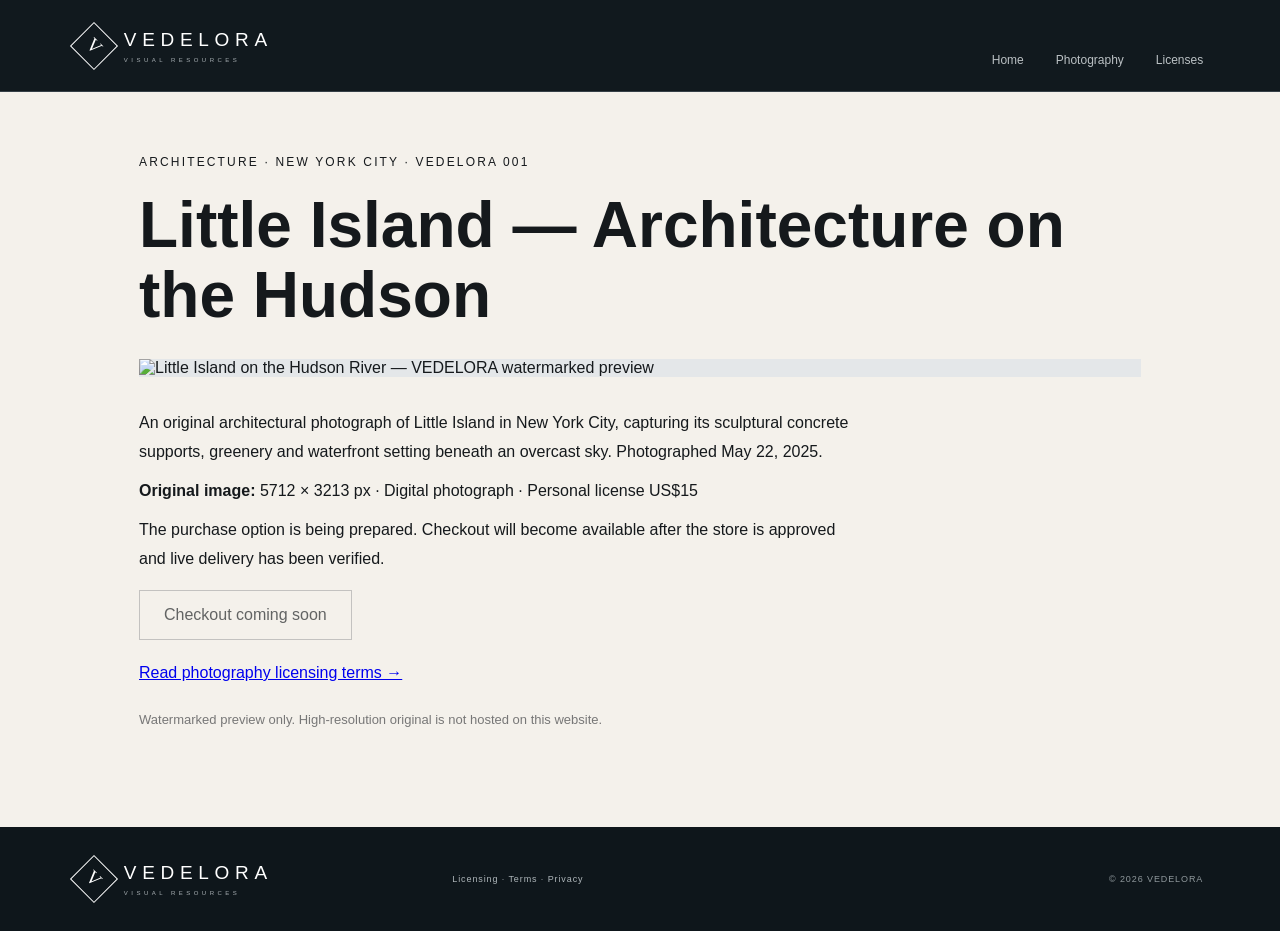
==== little-island.html @ b1d69f04 "Add watermarked photo preview to Little Island product page" ====
<!doctype html><html lang="en"><head><meta charset="utf-8"><meta name="viewport" content="width=device-width,initial-scale=1"><title>Little Island — Architecture on the Hudson | VEDELORA</title><meta name="description" content="Original architectural photography of Little Island, New York City, captured on a rainy day. VEDELORA photographic collection."><link rel="stylesheet" href="styles.css"></head><body><header class="nav"><a class="brand" href="index.html"><span class="mark">V</span><span class="word">VEDELORA<small>VISUAL RESOURCES</small></span></a><nav><a href="index.html">Home</a><a href="index.html#photos">Photography</a><a href="license.html">Licenses</a></nav></header><main class="section" style="max-width:1050px;margin:60px auto 100px;padding:0 24px"><span style="letter-spacing:.18em;font-size:12px">ARCHITECTURE · NEW YORK CITY · VEDELORA 001</span><h1 style="font-size:clamp(36px,5vw,64px);line-height:1.1;margin:20px 0">Little Island — Architecture on the Hudson</h1><img src="little-island-preview.jpg" alt="Little Island on the Hudson River — VEDELORA watermarked preview" style="width:100%;height:auto;display:block;margin:28px 0 32px;background:#e4e7e9"><p style="max-width:720px;line-height:1.8">An original architectural photograph of Little Island in New York City, capturing its sculptural concrete supports, greenery and waterfront setting beneath an overcast sky. Photographed May 22, 2025.</p><p><strong>Original image:</strong> 5712 × 3213 px · Digital photograph · Personal license US$15</p><p style="max-width:720px;line-height:1.8">The purchase option is being prepared. Checkout will become available after the store is approved and live delivery has been verified.</p><div style="display:inline-block;padding:15px 24px;border:1px solid #aaa;opacity:.65;cursor:not-allowed" aria-disabled="true">Checkout coming soon</div><p style="margin-top:24px"><a href="license.html">Read photography licensing terms →</a></p><p style="margin-top:30px;color:#777;font-size:13px">Watermarked preview only. High-resolution original is not hosted on this website.</p></main><footer><div class="brand"><span class="mark">V</span><span class="word">VEDELORA<small>VISUAL RESOURCES</small></span></div><div><a href="license.html">Licensing</a> · <a href="terms.html">Terms</a> · <a href="privacy.html">Privacy</a></div><div>© 2026 VEDELORA</div></footer></body></html>
---- styles.css ----
*{box-sizing:border-box}html{scroll-behavior:smooth}body{margin:0;background:#f4f1eb;color:#15191c;font-family:Arial,Helvetica,sans-serif}.nav{height:92px;padding:0 6vw;display:flex;align-items:center;justify-content:space-between;background:#11191e;color:#fff;border-bottom:1px solid #364047;position:sticky;top:0;z-index:20}.brand{display:flex;align-items:center;gap:13px;color:inherit;text-decoration:none}.mark{width:34px;height:34px;border:1px solid currentColor;display:grid;place-items:center;transform:rotate(45deg);font-family:Georgia,serif;font-size:19px}.word{font-size:19px;letter-spacing:.3em}.word small{display:block;font-size:6px;letter-spacing:.58em;margin-top:6px;color:#aab1b5}.nav nav{display:flex;gap:32px}.nav nav a{color:#bbc1c4;text-decoration:none;font-size:12px;padding:36px 0 8px}.nav nav a.active,.nav nav a:hover{color:#fff;border-bottom:1px solid #fff}.hero{min-height:620px;background-image:linear-gradient(90deg,rgba(6,13,17,.78) 0%,rgba(6,13,17,.46) 45%,rgba(6,13,17,.16) 100%),url('photo-5.jpg');background-size:cover;background-position:center;color:#fff;padding:110px 6vw 55px;position:relative;display:flex;flex-direction:column;justify-content:space-between;overflow:hidden}.hero:after{content:"";position:absolute;inset:0;background:linear-gradient(0deg,rgba(5,10,13,.48),transparent 60%);pointer-events:none}.hero-inner,.hero-meta{position:relative;z-index:1}.eyebrow,.section-title span,.about>span{font-size:10px;letter-spacing:.35em;color:#b6bdc1}.hero h1{font-weight:300;font-size:clamp(52px,6vw,92px);line-height:1.02;letter-spacing:-.04em;margin:22px 0}.hero p{max-width:600px;font-size:18px;line-height:1.55;color:#d4d8da}.button{display:inline-flex;gap:35px;align-items:center;margin-top:22px;padding:17px 21px;background:#fff;color:#12171a;text-decoration:none;border-radius:4px;font-size:13px}.button b{font-size:20px;font-weight:400}.hero-meta{display:flex;justify-content:space-between;border-top:1px solid rgba(255,255,255,.25);padding-top:20px;font-size:9px;letter-spacing:.2em;color:#d0d5d7}.categories{background:#10181d;padding:22px 4vw 28px;display:grid;grid-template-columns:repeat(4,1fr);gap:15px;color:#fff}.categories article{height:190px;padding:22px;position:relative;border-radius:5px;overflow:hidden;display:flex;flex-direction:column;justify-content:flex-end;background-size:cover;background-position:center}.categories article:nth-child(1){background-image:url('photo-1.jpg')}.categories article:nth-child(2){background-image:url('photo-2.jpg')}.categories article:nth-child(3){background-image:url('photo-3.jpg')}.categories article:nth-child(4){background-image:url('photo-4.jpg')}.categories article:after{content:"";position:absolute;inset:0;background:linear-gradient(0deg,rgba(4,9,12,.82),rgba(4,9,12,.05) 75%)}.categories span,.categories h3,.categories p,.categories b{z-index:1}.categories span{position:absolute;top:18px;right:18px;font-size:9px;letter-spacing:.15em}.categories h3{font-weight:400;font-size:20px;margin:0}.categories p{font-size:10px;color:#d6dbdd;margin:8px 0 0}.categories b{position:absolute;right:20px;bottom:25px;font-size:20px}.section{padding:80px 6vw}.section-title{display:flex;justify-content:space-between;align-items:end;margin-bottom:35px}.section-title h2,.about h2{font-size:38px;font-weight:400;margin:13px 0 6px}.section-title p{margin:0;color:#71777a}.section-title a{color:#242a2d;text-decoration:none;font-size:12px}.licenses-section .section-title a{color:#d7dcde}.photo-grid{display:grid;grid-template-columns:repeat(4,1fr);gap:16px}.photo{height:350px;position:relative;border-radius:4px;overflow:hidden;background-size:cover;background-position:center;transition:transform .25s ease}.photo:hover{transform:translateY(-3px)}.photo:after{content:"";position:absolute;inset:0;background:linear-gradient(0deg,rgba(7,11,13,.76),transparent 48%)}.p1{background-image:url('photo-1.jpg')}.p2{background-image:url('photo-2.jpg')}.p3{background-image:url('photo-3.jpg')}.p4{background-image:url('photo-4.jpg')}.photo div{position:absolute;left:20px;bottom:20px;z-index:2;color:#fff}.photo small,.photo b{display:block}.photo small{font-size:8px;letter-spacing:.18em;color:#d0d5d7}.photo b{font-size:15px;margin-top:6px;font-weight:400}.archive-note{margin-top:25px;padding-top:20px;border-top:1px solid #cbc8c1;font-size:10px;letter-spacing:.08em;color:#777b7c}.licenses-section{background:#121a1f;color:#fff}.section-title.light p{color:#9da5a9;max-width:600px}.licenses{display:grid;grid-template-columns:repeat(3,1fr);border-top:1px solid #3c454a;border-bottom:1px solid #3c454a}.licenses article{padding:35px 30px;border-right:1px solid #3c454a}.licenses article:last-child{border:0}.licenses span{font-size:9px;letter-spacing:.2em;color:#9ea6aa}.licenses strong{font-family:Georgia,serif;font-size:54px;font-weight:400;display:block;margin:28px 0}.licenses p{font-size:13px;color:#aab1b4;line-height:1.6}.rules{font-size:11px;color:#929b9f;margin-top:28px}.rules b{color:#fff;margin-right:12px}.about{max-width:1150px}.about h2{font-family:Georgia,serif;font-size:clamp(42px,5vw,70px);margin-top:20px}.about-copy{display:grid;grid-template-columns:1fr 1fr;gap:60px;margin-top:45px}.about-copy p{font-size:16px;line-height:1.75;color:#62686b}.copyright{padding:35px 6vw;background:#e2dfd8;font-family:Georgia,serif;font-size:18px;line-height:1.5;color:#454b4e}.legal{max-width:980px;margin:0 auto;padding:90px 6vw 110px}.legal-kicker{font-size:10px;letter-spacing:.35em;color:#777f83}.legal h1{font-family:Georgia,serif;font-size:clamp(48px,7vw,78px);font-weight:400;letter-spacing:-.035em;margin:18px 0}.legal-lead{font-family:Georgia,serif;font-size:22px;line-height:1.55;color:#555d61;max-width:780px}.legal-meta{font-size:10px;letter-spacing:.12em;color:#858b8e;border-bottom:1px solid #ccc8c0;padding-bottom:30px;margin-bottom:12px}.legal section{padding:28px 0;border-bottom:1px solid #d7d3cc}.legal h2{font-size:18px;font-weight:500;margin:0 0 12px}.legal section p{font-size:14px;line-height:1.8;color:#596064;margin:0}.legal-note{margin-top:38px;background:#e6e2da;padding:24px;font-size:12px;line-height:1.7;color:#555d61}footer{background:#0e161b;color:#8f989c;padding:35px 6vw;display:grid;grid-template-columns:1fr 1fr 1fr;align-items:center;font-size:9px;letter-spacing:.1em}footer .brand{color:#fff}footer a{color:#aeb6ba;text-decoration:none}footer a:hover{color:#fff}footer div:last-child{text-align:right}@media(max-width:800px){.nav nav{display:none}.hero{min-height:580px;padding-top:85px;background-position:center}.hero-meta{display:none}.categories,.photo-grid,.licenses{grid-template-columns:1fr 1fr}.section{padding:65px 6vw}.section-title{align-items:start;gap:20px}.photo{height:300px}.about-copy{grid-template-columns:1fr;gap:0}.legal{padding-top:65px}footer{grid-template-columns:1fr;gap:25px}footer div:last-child{text-align:left}}@media(max-width:520px){.categories,.photo-grid,.licenses{grid-template-columns:1fr}.categories article{height:190px}.hero h1{font-size:48px}.licenses article{border-right:0;border-bottom:1px solid #3c454a}.licenses article:last-child{border-bottom:0}.section-title{display:block}.section-title a{display:block;margin-top:20px}.legal-lead{font-size:19px}}
/* Original resource collection */
.resource-section{background:#e8e6e0}.resource-grid{display:grid;grid-template-columns:repeat(4,1fr);gap:1px;background:#c9c8c3;border:1px solid #c9c8c3}.resource-grid article{background:#f7f5f0;min-height:270px;padding:26px;display:flex;flex-direction:column}.resource-grid span{font-size:9px;letter-spacing:.17em;color:#737a7a}.resource-grid h3{font-family:Georgia,serif;font-size:27px;line-height:1.15;font-weight:400;margin:35px 0 12px}.resource-grid p{font-size:12px;line-height:1.65;color:#666e70;margin:0}.resource-grid a{font-size:11px;margin-top:auto;padding-top:20px;color:#1d2c33;text-decoration:none}.resource-status{font-size:11px;line-height:1.6;color:#676f71;margin:22px 0 0}.resource-intro{max-width:1100px;padding:100px 6vw 70px}.resource-intro h1{font-family:Georgia,serif;font-size:clamp(48px,6vw,82px);font-weight:400;line-height:1.06;letter-spacing:-.035em;margin:20px 0}.resource-intro p{font-size:18px;line-height:1.65;max-width:720px;color:#5d666a}.resource-detail{border-top:1px solid #c9c8c3;padding:42px 0;display:grid;grid-template-columns:120px 1fr 1.2fr;gap:35px;align-items:start}.resource-detail small{font-size:11px;letter-spacing:.2em;color:#737a7a}.resource-detail h2{font-family:Georgia,serif;font-size:31px;font-weight:400;margin:0}.resource-detail p{font-size:14px;line-height:1.75;color:#626a6c;margin:0}.resource-detail a{display:inline-block;margin-top:14px;color:#182831}.resource-detail.available{background:#eceae5}.resource-catalog{padding:20px 6vw 110px}.resource-catalog .resource-detail{padding-left:18px;padding-right:18px}.resource-note{font-size:12px;color:#596267;border-top:1px solid #c9c8c3;padding-top:25px}
@media(max-width:1000px){.resource-grid{grid-template-columns:1fr 1fr}.resource-detail{grid-template-columns:90px 1fr;gap:18px}.resource-detail p{grid-column:2}}
@media(max-width:600px){.resource-grid{grid-template-columns:1fr}.resource-grid article{min-height:220px}.resource-detail{grid-template-columns:1fr}.resource-detail p{grid-column:1}.resource-intro{padding-top:60px}.resource-catalog{padding-bottom:65px}}
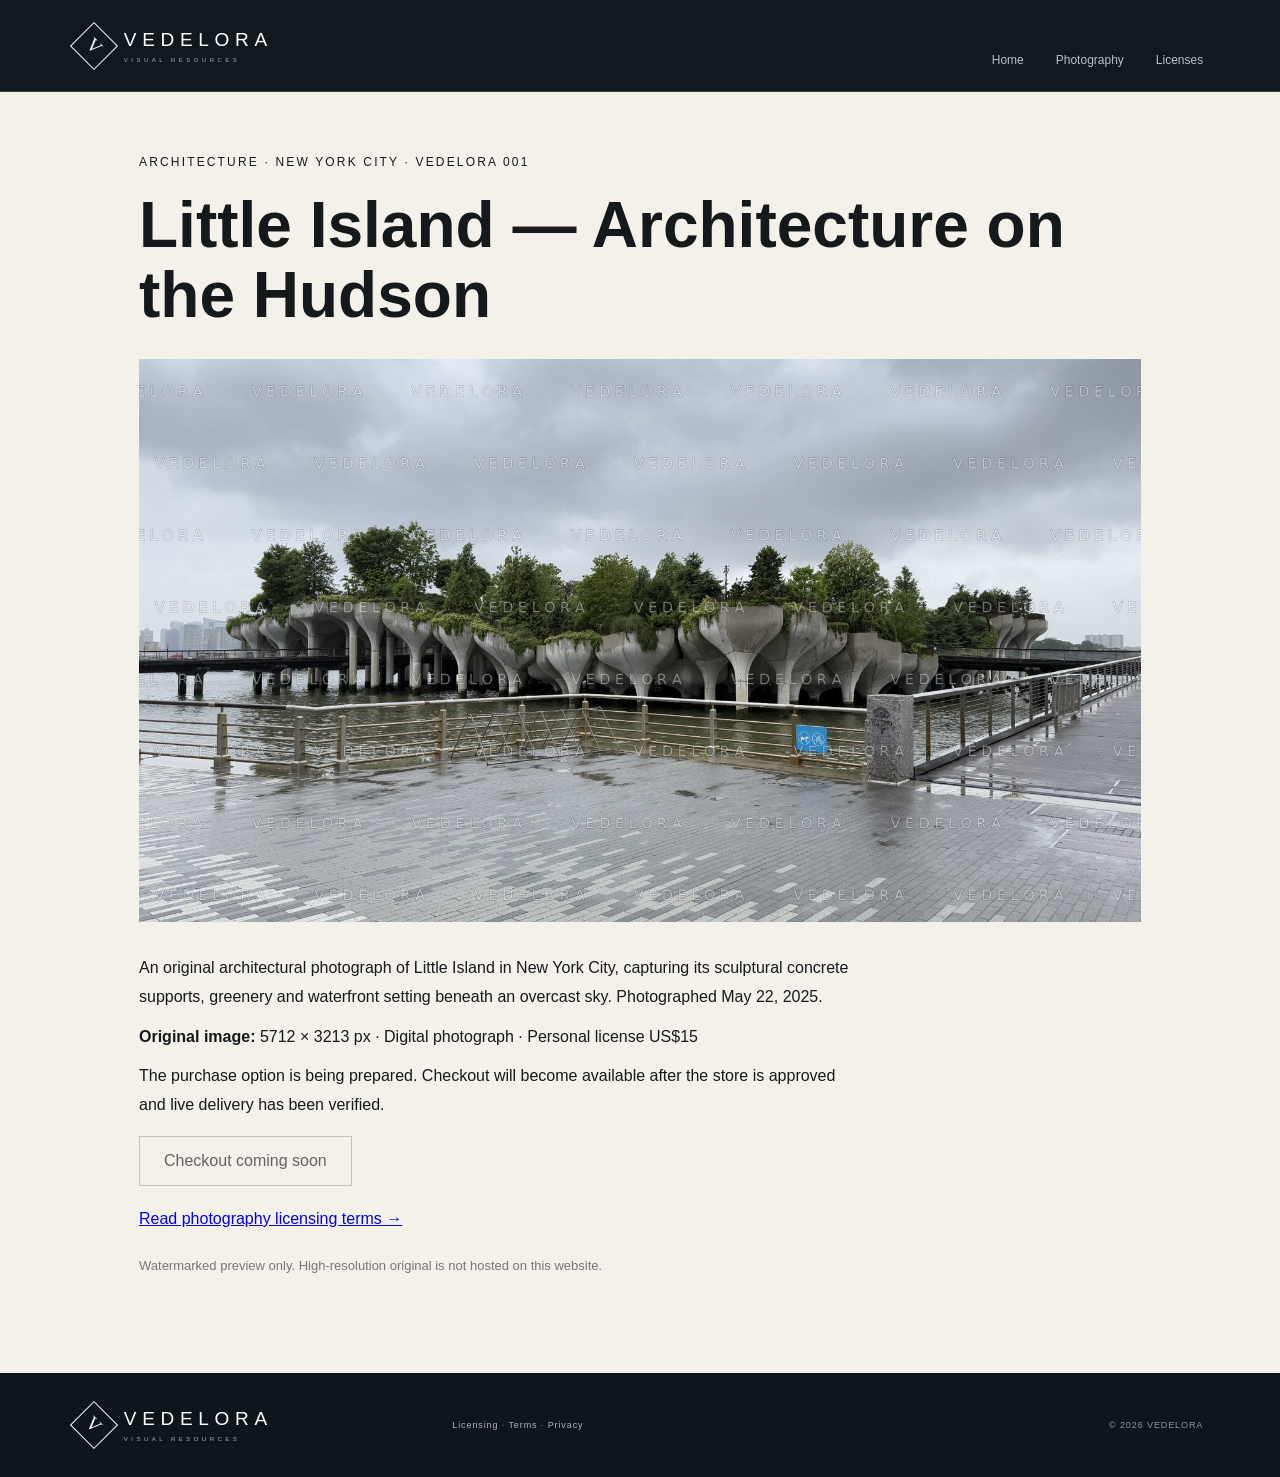
==== commit 662036c2: "Fix Little Island preview image filename to match uploaded asset" ====
--- a/little-island.html
+++ b/little-island.html
@@ -1 +1 @@
-<!doctype html><html lang="en"><head><meta charset="utf-8"><meta name="viewport" content="width=device-width,initial-scale=1"><title>Little Island — Architecture on the Hudson | VEDELORA</title><meta name="description" content="Original architectural photography of Little Island, New York City, captured on a rainy day. VEDELORA photographic collection."><link rel="stylesheet" href="styles.css"></head><body><header class="nav"><a class="brand" href="index.html"><span class="mark">V</span><span class="word">VEDELORA<small>VISUAL RESOURCES</small></span></a><nav><a href="index.html">Home</a><a href="index.html#photos">Photography</a><a href="license.html">Licenses</a></nav></header><main class="section" style="max-width:1050px;margin:60px auto 100px;padding:0 24px"><span style="letter-spacing:.18em;font-size:12px">ARCHITECTURE · NEW YORK CITY · VEDELORA 001</span><h1 style="font-size:clamp(36px,5vw,64px);line-height:1.1;margin:20px 0">Little Island — Architecture on the Hudson</h1><img src="little-island-preview.jpg" alt="Little Island on the Hudson River — VEDELORA watermarked preview" style="width:100%;height:auto;display:block;margin:28px 0 32px;background:#e4e7e9"><p style="max-width:720px;line-height:1.8">An original architectural photograph of Little Island in New York City, capturing its sculptural concrete supports, greenery and waterfront setting beneath an overcast sky. Photographed May 22, 2025.</p><p><strong>Original image:</strong> 5712 × 3213 px · Digital photograph · Personal license US$15</p><p style="max-width:720px;line-height:1.8">The purchase option is being prepared. Checkout will become available after the store is approved and live delivery has been verified.</p><div style="display:inline-block;padding:15px 24px;border:1px solid #aaa;opacity:.65;cursor:not-allowed" aria-disabled="true">Checkout coming soon</div><p style="margin-top:24px"><a href="license.html">Read photography licensing terms →</a></p><p style="margin-top:30px;color:#777;font-size:13px">Watermarked preview only. High-resolution original is not hosted on this website.</p></main><footer><div class="brand"><span class="mark">V</span><span class="word">VEDELORA<small>VISUAL RESOURCES</small></span></div><div><a href="license.html">Licensing</a> · <a href="terms.html">Terms</a> · <a href="privacy.html">Privacy</a></div><div>© 2026 VEDELORA</div></footer></body></html>+<!doctype html><html lang="en"><head><meta charset="utf-8"><meta name="viewport" content="width=device-width,initial-scale=1"><title>Little Island — Architecture on the Hudson | VEDELORA</title><meta name="description" content="Original architectural photography of Little Island, New York City, captured on a rainy day. VEDELORA photographic collection."><link rel="stylesheet" href="styles.css"></head><body><header class="nav"><a class="brand" href="index.html"><span class="mark">V</span><span class="word">VEDELORA<small>VISUAL RESOURCES</small></span></a><nav><a href="index.html">Home</a><a href="index.html#photos">Photography</a><a href="license.html">Licenses</a></nav></header><main class="section" style="max-width:1050px;margin:60px auto 100px;padding:0 24px"><span style="letter-spacing:.18em;font-size:12px">ARCHITECTURE · NEW YORK CITY · VEDELORA 001</span><h1 style="font-size:clamp(36px,5vw,64px);line-height:1.1;margin:20px 0">Little Island — Architecture on the Hudson</h1><img src="little-island-preview.jpg.jpg" alt="Little Island on the Hudson River — VEDELORA watermarked preview" style="width:100%;height:auto;display:block;margin:28px 0 32px;background:#e4e7e9"><p style="max-width:720px;line-height:1.8">An original architectural photograph of Little Island in New York City, capturing its sculptural concrete supports, greenery and waterfront setting beneath an overcast sky. Photographed May 22, 2025.</p><p><strong>Original image:</strong> 5712 × 3213 px · Digital photograph · Personal license US$15</p><p style="max-width:720px;line-height:1.8">The purchase option is being prepared. Checkout will become available after the store is approved and live delivery has been verified.</p><div style="display:inline-block;padding:15px 24px;border:1px solid #aaa;opacity:.65;cursor:not-allowed" aria-disabled="true">Checkout coming soon</div><p style="margin-top:24px"><a href="license.html">Read photography licensing terms →</a></p><p style="margin-top:30px;color:#777;font-size:13px">Watermarked preview only. High-resolution original is not hosted on this website.</p></main><footer><div class="brand"><span class="mark">V</span><span class="word">VEDELORA<small>VISUAL RESOURCES</small></span></div><div><a href="license.html">Licensing</a> · <a href="terms.html">Terms</a> · <a href="privacy.html">Privacy</a></div><div>© 2026 VEDELORA</div></footer></body></html>
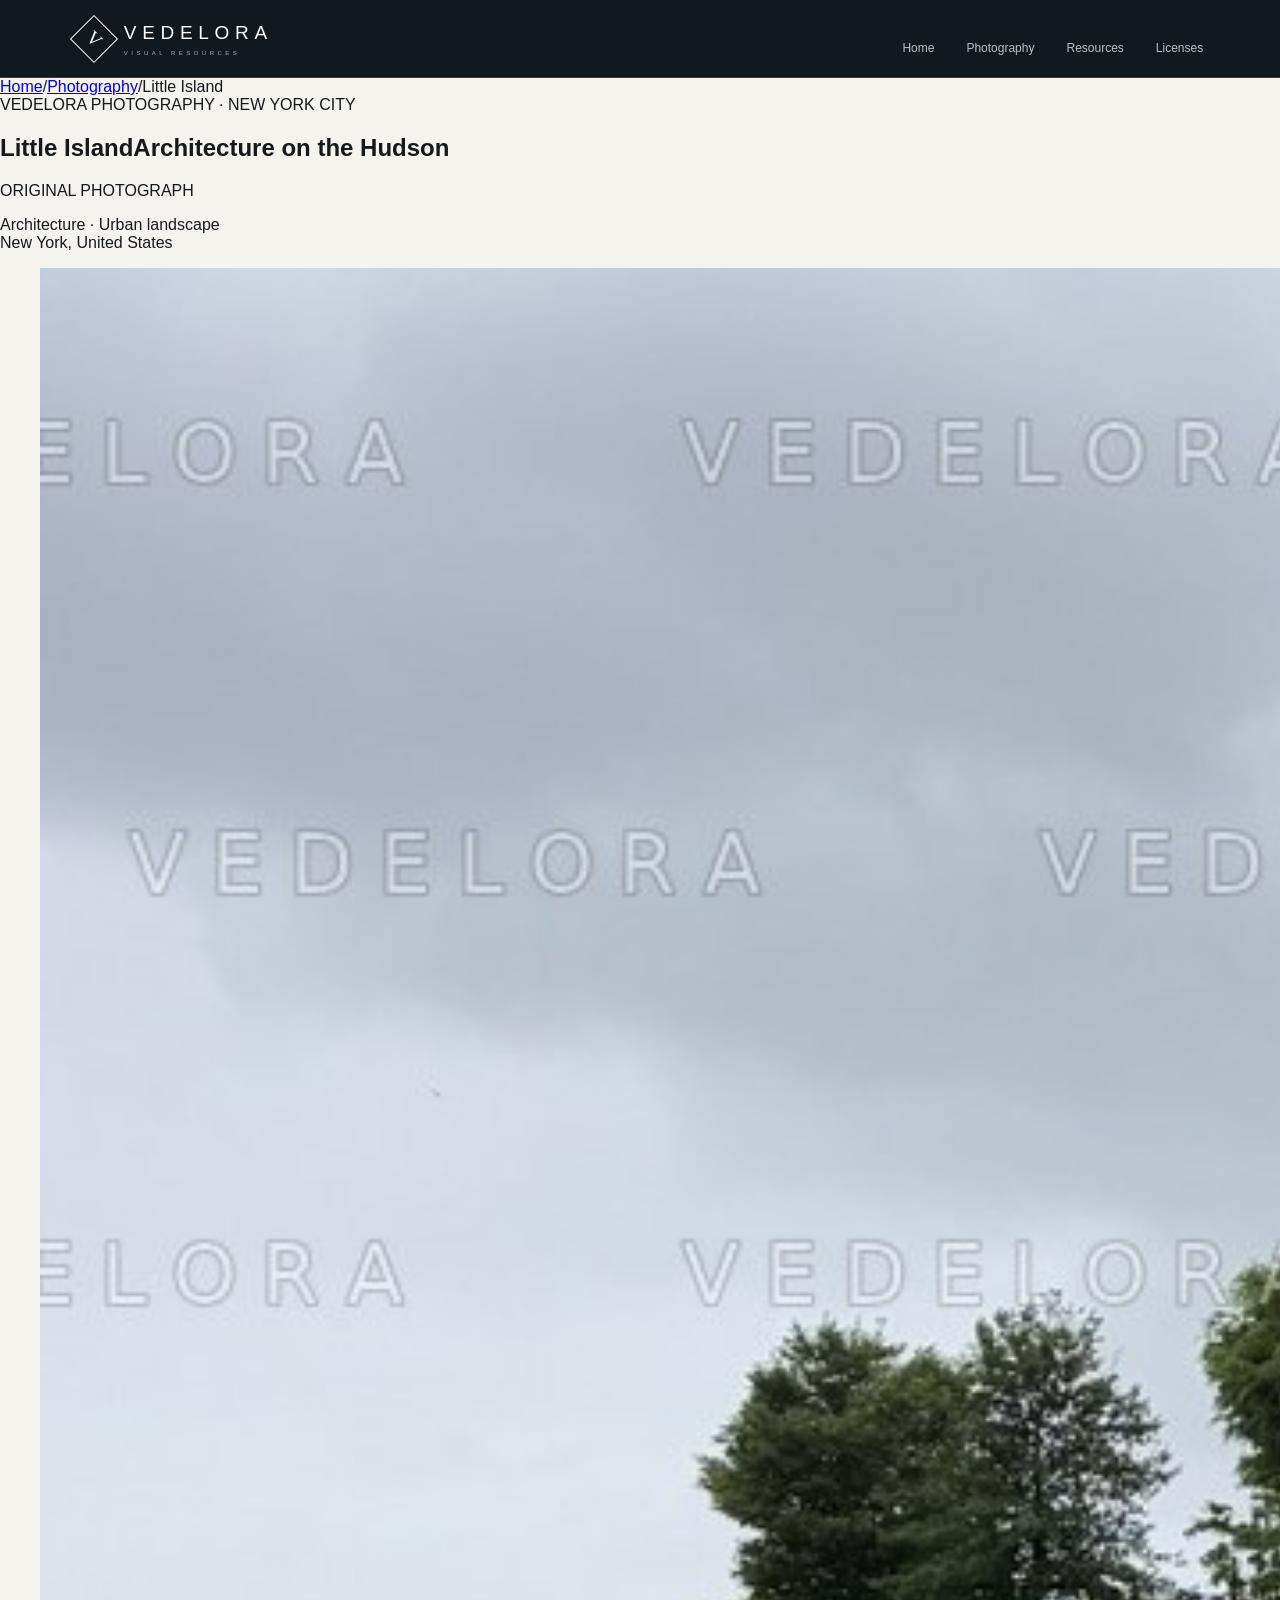
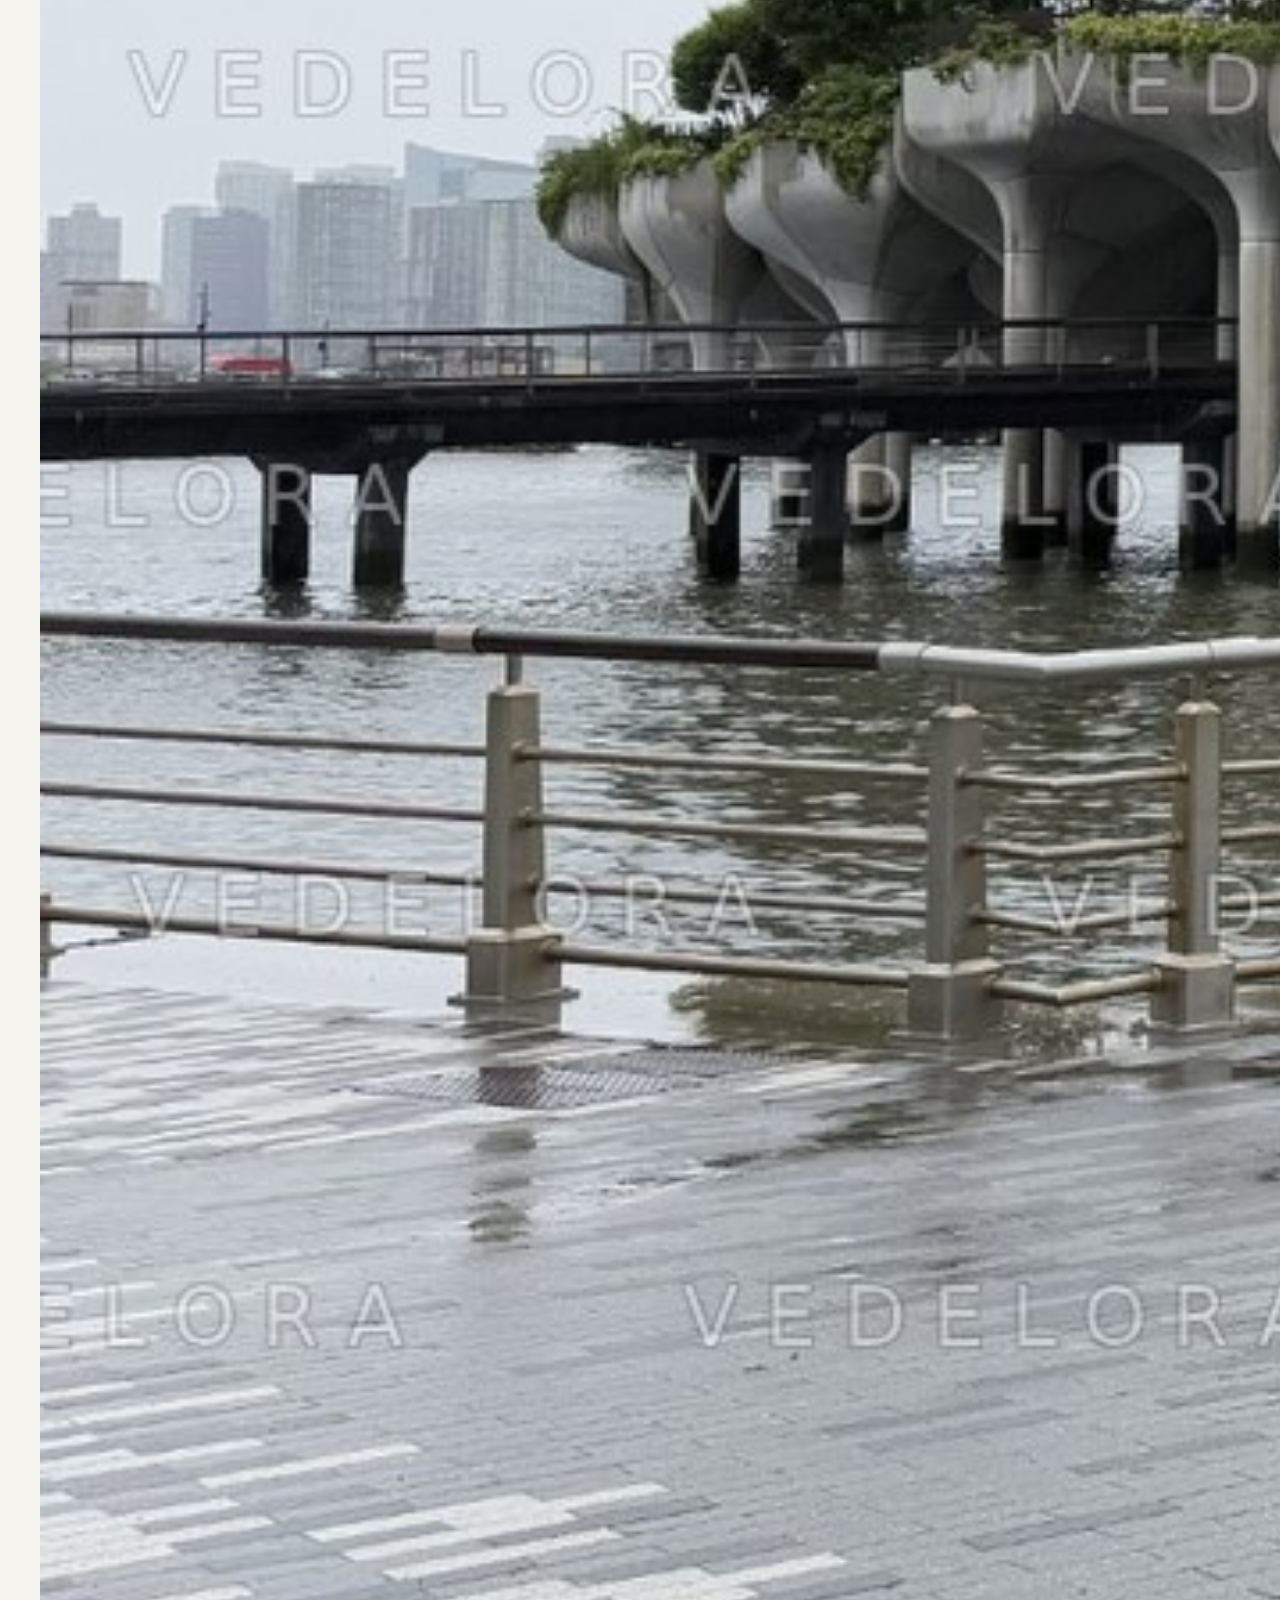
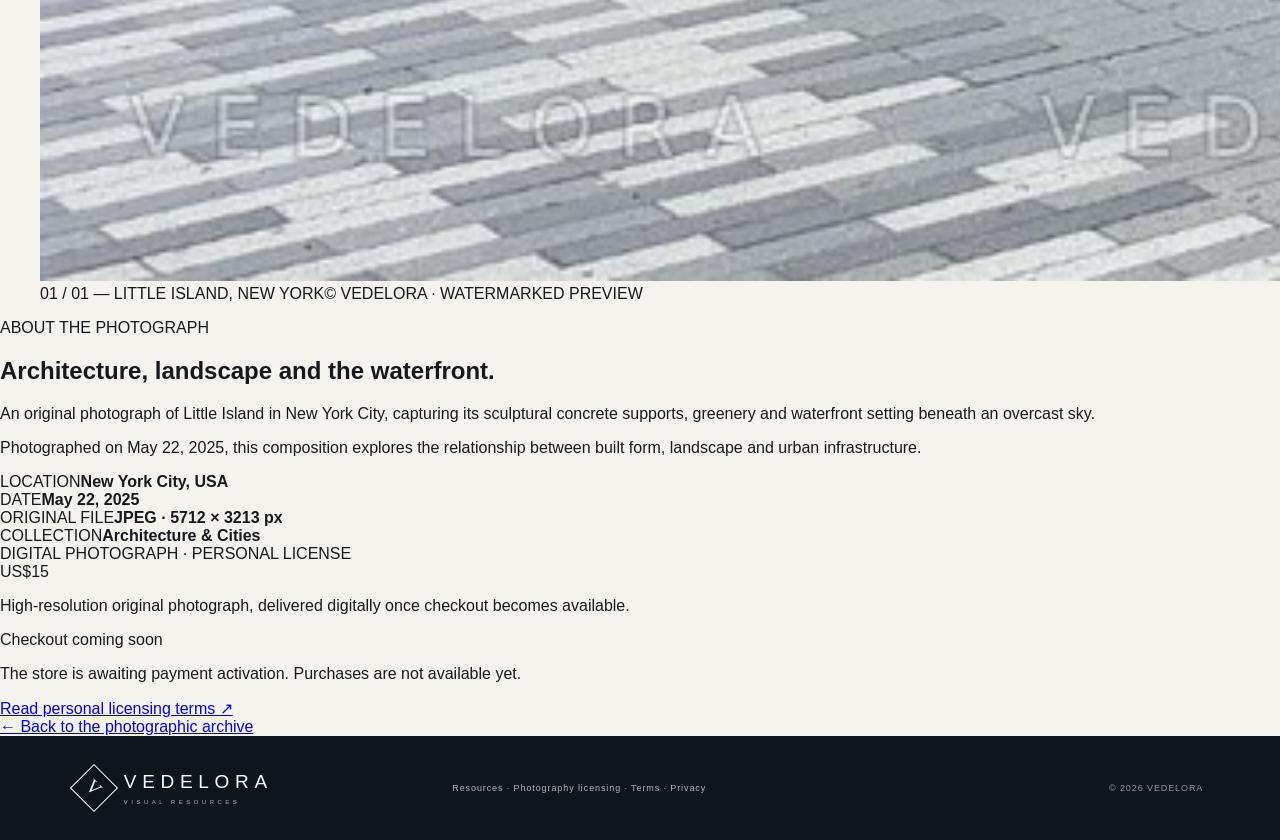
==== commit bc63e3de: "Redesign Little Island product page with editorial image-led layout" ====
--- a/little-island.html
+++ b/little-island.html
@@ -1 +1,22 @@
-<!doctype html><html lang="en"><head><meta charset="utf-8"><meta name="viewport" content="width=device-width,initial-scale=1"><title>Little Island — Architecture on the Hudson | VEDELORA</title><meta name="description" content="Original architectural photography of Little Island, New York City, captured on a rainy day. VEDELORA photographic collection."><link rel="stylesheet" href="styles.css"></head><body><header class="nav"><a class="brand" href="index.html"><span class="mark">V</span><span class="word">VEDELORA<small>VISUAL RESOURCES</small></span></a><nav><a href="index.html">Home</a><a href="index.html#photos">Photography</a><a href="license.html">Licenses</a></nav></header><main class="section" style="max-width:1050px;margin:60px auto 100px;padding:0 24px"><span style="letter-spacing:.18em;font-size:12px">ARCHITECTURE · NEW YORK CITY · VEDELORA 001</span><h1 style="font-size:clamp(36px,5vw,64px);line-height:1.1;margin:20px 0">Little Island — Architecture on the Hudson</h1><img src="little-island-preview.jpg.jpg" alt="Little Island on the Hudson River — VEDELORA watermarked preview" style="width:100%;height:auto;display:block;margin:28px 0 32px;background:#e4e7e9"><p style="max-width:720px;line-height:1.8">An original architectural photograph of Little Island in New York City, capturing its sculptural concrete supports, greenery and waterfront setting beneath an overcast sky. Photographed May 22, 2025.</p><p><strong>Original image:</strong> 5712 × 3213 px · Digital photograph · Personal license US$15</p><p style="max-width:720px;line-height:1.8">The purchase option is being prepared. Checkout will become available after the store is approved and live delivery has been verified.</p><div style="display:inline-block;padding:15px 24px;border:1px solid #aaa;opacity:.65;cursor:not-allowed" aria-disabled="true">Checkout coming soon</div><p style="margin-top:24px"><a href="license.html">Read photography licensing terms →</a></p><p style="margin-top:30px;color:#777;font-size:13px">Watermarked preview only. High-resolution original is not hosted on this website.</p></main><footer><div class="brand"><span class="mark">V</span><span class="word">VEDELORA<small>VISUAL RESOURCES</small></span></div><div><a href="license.html">Licensing</a> · <a href="terms.html">Terms</a> · <a href="privacy.html">Privacy</a></div><div>© 2026 VEDELORA</div></footer></body></html>+<!doctype html>
+<html lang="en">
+<head>
+<meta charset="utf-8"><meta name="viewport" content="width=device-width,initial-scale=1">
+<title>Little Island — Architecture on the Hudson | VEDELORA</title>
+<meta name="description" content="Original architectural photograph of Little Island in New York City. Explore the VEDELORA photography archive and personal licensing.">
+<meta property="og:title" content="Little Island — Architecture on the Hudson | VEDELORA">
+<meta property="og:description" content="An original architectural photograph of Little Island, New York City.">
+<meta property="og:image" content="https://vedelora.com/little-island-preview.jpg.jpg">
+<link rel="stylesheet" href="styles.css">
+</head>
+<body>
+<header class="nav"><a class="brand" href="index.html"><span class="mark">V</span><span class="word">VEDELORA<small>VISUAL RESOURCES</small></span></a><nav><a href="index.html">Home</a><a href="index.html#photos">Photography</a><a href="resources.html">Resources</a><a href="license.html">Licenses</a></nav></header>
+<main class="product-page">
+<div class="product-breadcrumb"><a href="index.html">Home</a><span>/</span><a href="index.html#photos">Photography</a><span>/</span><span>Little Island</span></div>
+<section class="product-intro"><div><div class="product-eyebrow">VEDELORA PHOTOGRAPHY · NEW YORK CITY</div><h1>Little Island<span>Architecture on the Hudson</span></h1></div><div class="product-intro-aside"><span>ORIGINAL PHOTOGRAPH</span><p>Architecture · Urban landscape<br>New York, United States</p></div></section>
+<figure class="product-photo"><img src="little-island-preview.jpg.jpg" alt="Little Island's sculptural concrete supports and landscape on the Hudson River in New York City, VEDELORA watermarked photograph" width="5712" height="3213"><figcaption><span>01 / 01 — LITTLE ISLAND, NEW YORK</span><span>© VEDELORA · WATERMARKED PREVIEW</span></figcaption></figure>
+<section class="product-info"><div class="product-story"><div class="product-eyebrow">ABOUT THE PHOTOGRAPH</div><h2>Architecture, landscape and the waterfront.</h2><p>An original photograph of Little Island in New York City, capturing its sculptural concrete supports, greenery and waterfront setting beneath an overcast sky.</p><p>Photographed on May 22, 2025, this composition explores the relationship between built form, landscape and urban infrastructure.</p><div class="product-specs"><div><span>LOCATION</span><strong>New York City, USA</strong></div><div><span>DATE</span><strong>May 22, 2025</strong></div><div><span>ORIGINAL FILE</span><strong>JPEG · 5712 × 3213 px</strong></div><div><span>COLLECTION</span><strong>Architecture &amp; Cities</strong></div></div></div><aside class="product-purchase"><div class="product-eyebrow">DIGITAL PHOTOGRAPH · PERSONAL LICENSE</div><div class="product-price">US$15</div><p>High-resolution original photograph, delivered digitally once checkout becomes available.</p><div class="product-disabled" aria-label="Checkout not yet available">Checkout coming soon</div><p class="product-purchase-note">The store is awaiting payment activation. Purchases are not available yet.</p><a href="license.html">Read personal licensing terms ↗</a></aside></section>
+<div class="product-return"><a href="index.html#photos">← Back to the photographic archive</a></div>
+</main>
+<footer><div class="brand"><span class="mark">V</span><span class="word">VEDELORA<small>VISUAL RESOURCES</small></span></div><div><a href="resources.html">Resources</a> · <a href="license.html">Photography licensing</a> · <a href="terms.html">Terms</a> · <a href="privacy.html">Privacy</a></div><div>© 2026 VEDELORA</div></footer>
+</body></html>
--- a/styles.css
+++ b/styles.css
@@ -1,5 +1,27 @@
-*{box-sizing:border-box}html{scroll-behavior:smooth}body{margin:0;background:#f4f1eb;color:#15191c;font-family:Arial,Helvetica,sans-serif}.nav{height:92px;padding:0 6vw;display:flex;align-items:center;justify-content:space-between;background:#11191e;color:#fff;border-bottom:1px solid #364047;position:sticky;top:0;z-index:20}.brand{display:flex;align-items:center;gap:13px;color:inherit;text-decoration:none}.mark{width:34px;height:34px;border:1px solid currentColor;display:grid;place-items:center;transform:rotate(45deg);font-family:Georgia,serif;font-size:19px}.word{font-size:19px;letter-spacing:.3em}.word small{display:block;font-size:6px;letter-spacing:.58em;margin-top:6px;color:#aab1b5}.nav nav{display:flex;gap:32px}.nav nav a{color:#bbc1c4;text-decoration:none;font-size:12px;padding:36px 0 8px}.nav nav a.active,.nav nav a:hover{color:#fff;border-bottom:1px solid #fff}.hero{min-height:620px;background-image:linear-gradient(90deg,rgba(6,13,17,.78) 0%,rgba(6,13,17,.46) 45%,rgba(6,13,17,.16) 100%),url('photo-5.jpg');background-size:cover;background-position:center;color:#fff;padding:110px 6vw 55px;position:relative;display:flex;flex-direction:column;justify-content:space-between;overflow:hidden}.hero:after{content:"";position:absolute;inset:0;background:linear-gradient(0deg,rgba(5,10,13,.48),transparent 60%);pointer-events:none}.hero-inner,.hero-meta{position:relative;z-index:1}.eyebrow,.section-title span,.about>span{font-size:10px;letter-spacing:.35em;color:#b6bdc1}.hero h1{font-weight:300;font-size:clamp(52px,6vw,92px);line-height:1.02;letter-spacing:-.04em;margin:22px 0}.hero p{max-width:600px;font-size:18px;line-height:1.55;color:#d4d8da}.button{display:inline-flex;gap:35px;align-items:center;margin-top:22px;padding:17px 21px;background:#fff;color:#12171a;text-decoration:none;border-radius:4px;font-size:13px}.button b{font-size:20px;font-weight:400}.hero-meta{display:flex;justify-content:space-between;border-top:1px solid rgba(255,255,255,.25);padding-top:20px;font-size:9px;letter-spacing:.2em;color:#d0d5d7}.categories{background:#10181d;padding:22px 4vw 28px;display:grid;grid-template-columns:repeat(4,1fr);gap:15px;color:#fff}.categories article{height:190px;padding:22px;position:relative;border-radius:5px;overflow:hidden;display:flex;flex-direction:column;justify-content:flex-end;background-size:cover;background-position:center}.categories article:nth-child(1){background-image:url('photo-1.jpg')}.categories article:nth-child(2){background-image:url('photo-2.jpg')}.categories article:nth-child(3){background-image:url('photo-3.jpg')}.categories article:nth-child(4){background-image:url('photo-4.jpg')}.categories article:after{content:"";position:absolute;inset:0;background:linear-gradient(0deg,rgba(4,9,12,.82),rgba(4,9,12,.05) 75%)}.categories span,.categories h3,.categories p,.categories b{z-index:1}.categories span{position:absolute;top:18px;right:18px;font-size:9px;letter-spacing:.15em}.categories h3{font-weight:400;font-size:20px;margin:0}.categories p{font-size:10px;color:#d6dbdd;margin:8px 0 0}.categories b{position:absolute;right:20px;bottom:25px;font-size:20px}.section{padding:80px 6vw}.section-title{display:flex;justify-content:space-between;align-items:end;margin-bottom:35px}.section-title h2,.about h2{font-size:38px;font-weight:400;margin:13px 0 6px}.section-title p{margin:0;color:#71777a}.section-title a{color:#242a2d;text-decoration:none;font-size:12px}.licenses-section .section-title a{color:#d7dcde}.photo-grid{display:grid;grid-template-columns:repeat(4,1fr);gap:16px}.photo{height:350px;position:relative;border-radius:4px;overflow:hidden;background-size:cover;background-position:center;transition:transform .25s ease}.photo:hover{transform:translateY(-3px)}.photo:after{content:"";position:absolute;inset:0;background:linear-gradient(0deg,rgba(7,11,13,.76),transparent 48%)}.p1{background-image:url('photo-1.jpg')}.p2{background-image:url('photo-2.jpg')}.p3{background-image:url('photo-3.jpg')}.p4{background-image:url('photo-4.jpg')}.photo div{position:absolute;left:20px;bottom:20px;z-index:2;color:#fff}.photo small,.photo b{display:block}.photo small{font-size:8px;letter-spacing:.18em;color:#d0d5d7}.photo b{font-size:15px;margin-top:6px;font-weight:400}.archive-note{margin-top:25px;padding-top:20px;border-top:1px solid #cbc8c1;font-size:10px;letter-spacing:.08em;color:#777b7c}.licenses-section{background:#121a1f;color:#fff}.section-title.light p{color:#9da5a9;max-width:600px}.licenses{display:grid;grid-template-columns:repeat(3,1fr);border-top:1px solid #3c454a;border-bottom:1px solid #3c454a}.licenses article{padding:35px 30px;border-right:1px solid #3c454a}.licenses article:last-child{border:0}.licenses span{font-size:9px;letter-spacing:.2em;color:#9ea6aa}.licenses strong{font-family:Georgia,serif;font-size:54px;font-weight:400;display:block;margin:28px 0}.licenses p{font-size:13px;color:#aab1b4;line-height:1.6}.rules{font-size:11px;color:#929b9f;margin-top:28px}.rules b{color:#fff;margin-right:12px}.about{max-width:1150px}.about h2{font-family:Georgia,serif;font-size:clamp(42px,5vw,70px);margin-top:20px}.about-copy{display:grid;grid-template-columns:1fr 1fr;gap:60px;margin-top:45px}.about-copy p{font-size:16px;line-height:1.75;color:#62686b}.copyright{padding:35px 6vw;background:#e2dfd8;font-family:Georgia,serif;font-size:18px;line-height:1.5;color:#454b4e}.legal{max-width:980px;margin:0 auto;padding:90px 6vw 110px}.legal-kicker{font-size:10px;letter-spacing:.35em;color:#777f83}.legal h1{font-family:Georgia,serif;font-size:clamp(48px,7vw,78px);font-weight:400;letter-spacing:-.035em;margin:18px 0}.legal-lead{font-family:Georgia,serif;font-size:22px;line-height:1.55;color:#555d61;max-width:780px}.legal-meta{font-size:10px;letter-spacing:.12em;color:#858b8e;border-bottom:1px solid #ccc8c0;padding-bottom:30px;margin-bottom:12px}.legal section{padding:28px 0;border-bottom:1px solid #d7d3cc}.legal h2{font-size:18px;font-weight:500;margin:0 0 12px}.legal section p{font-size:14px;line-height:1.8;color:#596064;margin:0}.legal-note{margin-top:38px;background:#e6e2da;padding:24px;font-size:12px;line-height:1.7;color:#555d61}footer{background:#0e161b;color:#8f989c;padding:35px 6vw;display:grid;grid-template-columns:1fr 1fr 1fr;align-items:center;font-size:9px;letter-spacing:.1em}footer .brand{color:#fff}footer a{color:#aeb6ba;text-decoration:none}footer a:hover{color:#fff}footer div:last-child{text-align:right}@media(max-width:800px){.nav nav{display:none}.hero{min-height:580px;padding-top:85px;background-position:center}.hero-meta{display:none}.categories,.photo-grid,.licenses{grid-template-columns:1fr 1fr}.section{padding:65px 6vw}.section-title{align-items:start;gap:20px}.photo{height:300px}.about-copy{grid-template-columns:1fr;gap:0}.legal{padding-top:65px}footer{grid-template-columns:1fr;gap:25px}footer div:last-child{text-align:left}}@media(max-width:520px){.categories,.photo-grid,.licenses{grid-template-columns:1fr}.categories article{height:190px}.hero h1{font-size:48px}.licenses article{border-right:0;border-bottom:1px solid #3c454a}.licenses article:last-child{border-bottom:0}.section-title{display:block}.section-title a{display:block;margin-top:20px}.legal-lead{font-size:19px}}
+*{box-sizing:border-box}html{scroll-behavior:smooth}body{margin:0;background:#f4f1eb;color:#15191c;font-family:Arial,Helvetica,sans-serif}.nav{height:92px;padding:0 6vw;display:flex;align-items:center;justify-content:space-between;background:#11191e;color:#fff;border-bottom:1px solid #364047;position:sticky;top:0;z-index:20}.brand{display:flex;align-items:center;gap:13px;color:inherit;text-decoration:none}.mark{width:34px;height:34px;border:1px solid currentColor;display:grid;place-items:center;transform:rotate(45deg);font-family:Georgia,serif;font-size:19px}.word{font-size:19px;letter-spacing:.3em}.word small{display:block;font-size:6px;letter-spacing:.58em;margin-top:6px;color:#aab1b5}.nav nav{display:flex;gap:32px}.nav nav a{color:#bbc1c4;text-decoration:none;font-size:12px;padding:36px 0 8px}.nav nav a.active,.nav nav a:hover{color:#fff;border-bottom:1px solid #fff}.hero{min-height:620px;background-image:linear-gradient(90deg,rgba(6,13,17,.78) 0%,rgba(6,13,17,.46) 45%,rgba(6,13,17,.16) 100%),url('photo-5.jpg');background-size:cover;background-position:center;color:#fff;padding:110px 6vw 55px;position:relative;display:flex;flex-direction:column;justify-content:space-between;overflow:hidden}.hero:after{content:"";position:absolute;inset:0;background:linear-gradient(0deg,rgba(5,10,13,.48),transparent 60%);pointer-events:none}.hero-inner,.hero-meta{position:relative;z-index:1}.eyebrow,.section-title span,.about>span{font-size:10px;letter-spacing:.35em;color:#b6bdc1}.hero h1{font-weight:300;font-size:clamp(52px,6vw,92px);line-height:1.02;letter-spacing:-.04em;margin:22px 0}.hero p{max-width:600px;font-size:18px;line-height:1.55;color:#d4d8da}.button{display:inline-flex;gap:35px;align-items:center;margin-top:22px;padding:17px 21px;background:#fff;color:#12171a;text-decoration:none;border-radius:4px;font-size:13px}.button b{font-size:20px;font-weight:400}.hero-meta{display:flex;justify-content:space-between;border-top:1px solid rgba(255,255,255,.25);padding-top:20px;font-size:9px;letter-spacing:.2em;color:#d0d5d7}.categories{background:#10181d;padding:22px 4vw 28px;display:grid;grid-template-columns:repeat(4,1fr);gap:15px;color:#fff}.categories article{height:190px;padding:22px;position:relative;border-radius:5px;overflow:hidden;display:flex;flex-direction:column;justify-content:flex-end;background-size:cover;background-position:center}.categories article:nth-child(1){background-image:url('photo-1.jpg')}.categories article:nth-child(2){background-image:url('photo-2.jpg')}.categories article:nth-child(3){background-image:url('photo-3.jpg')}.categories article:nth-child(4){background-image:url('photo-4.jpg')}.categories article:after{content:"";position:absolute;inset:0;background:linear-gradient(0deg,rgba(4,9,12,.82),rgba(4,9,12,.05) 75%)}.categories span,.categories h3,.categories p,.categories b{z-index:1}.categories span{position:absolute;top:18px;right:18px;font-size:9px;letter-spacing:.15em}.categories h3{font-weight:400;font-size:20px;margin:0}.categories p{font-size:10px;color:#d6dbdd;margin:8px 0 0}.categories b{position:absolute;right:20px;bottom:25px;font-size:20px}.section{padding:80px 6vw}.section-title{display:flex;justify-content:space-between;align-items:end;margin-bottom:35px}.section-title h2,.about h2{font-size:38px;font-weight:400;margin:13px 0 6px}.section-title p{margin:0;color:#71777a}.section-title a{color:#242a2d;text-decoration:none;font-size:12px}.licenses-section .section-title a{color:#d7dcde}.photo-grid{display:grid;grid-template-columns:repeat(4,minmax(0,1fr));gap:16px}.photo{height:350px;position:relative;border-radius:4px;overflow:hidden;background-size:cover;background-position:center;transition:transform .25s ease}.photo:hover{transform:translateY(-3px)}.photo:after{content:"";position:absolute;inset:0;background:linear-gradient(0deg,rgba(7,11,13,.76),transparent 48%)}.p1{background-image:url('photo-1.jpg')}.p2{background-image:url('photo-2.jpg')}.p3{background-image:url('photo-3.jpg')}.p4{background-image:url('photo-4.jpg')}.photo div{position:absolute;left:20px;bottom:20px;z-index:2;color:#fff}.photo small,.photo b{display:block}.photo small{font-size:8px;letter-spacing:.18em;color:#d0d5d7}.photo b{font-size:15px;margin-top:6px;font-weight:400}.archive-note{margin-top:25px;padding-top:20px;border-top:1px solid #cbc8c1;font-size:10px;letter-spacing:.08em;color:#777b7c}.licenses-section{background:#121a1f;color:#fff}.section-title.light p{color:#9da5a9;max-width:600px}.licenses{display:grid;grid-template-columns:repeat(3,1fr);border-top:1px solid #3c454a;border-bottom:1px solid #3c454a}.licenses article{padding:35px 30px;border-right:1px solid #3c454a}.licenses article:last-child{border:0}.licenses span{font-size:9px;letter-spacing:.2em;color:#9ea6aa}.licenses strong{font-family:Georgia,serif;font-size:54px;font-weight:400;display:block;margin:28px 0}.licenses p{font-size:13px;color:#aab1b4;line-height:1.6}.rules{font-size:11px;color:#929b9f;margin-top:28px}.rules b{color:#fff;margin-right:12px}.about{max-width:1150px}.about h2{font-family:Georgia,serif;font-size:clamp(42px,5vw,70px);margin-top:20px}.about-copy{display:grid;grid-template-columns:1fr 1fr;gap:60px;margin-top:45px}.about-copy p{font-size:16px;line-height:1.75;color:#62686b}.copyright{padding:35px 6vw;background:#e2dfd8;font-family:Georgia,serif;font-size:18px;line-height:1.5;color:#454b4e}.legal{max-width:980px;margin:0 auto;padding:90px 6vw 110px}.legal-kicker{font-size:10px;letter-spacing:.35em;color:#777f83}.legal h1{font-family:Georgia,serif;font-size:clamp(48px,7vw,78px);font-weight:400;letter-spacing:-.035em;margin:18px 0}.legal-lead{font-family:Georgia,serif;font-size:22px;line-height:1.55;color:#555d61;max-width:780px}.legal-meta{font-size:10px;letter-spacing:.12em;color:#858b8e;border-bottom:1px solid #ccc8c0;padding-bottom:30px;margin-bottom:12px}.legal section{padding:28px 0;border-bottom:1px solid #d7d3cc}.legal h2{font-size:18px;font-weight:500;margin:0 0 12px}.legal section p{font-size:14px;line-height:1.8;color:#596064;margin:0}.legal-note{margin-top:38px;background:#e6e2da;padding:24px;font-size:12px;line-height:1.7;color:#555d61}footer{background:#0e161b;color:#8f989c;padding:35px 6vw;display:grid;grid-template-columns:1fr 1fr 1fr;align-items:center;font-size:9px;letter-spacing:.1em}footer .brand{color:#fff}footer a{color:#aeb6ba;text-decoration:none}footer a:hover{color:#fff}footer div:last-child{text-align:right}@media(max-width:800px){.nav nav{display:none}.hero{min-height:580px;padding-top:85px;background-position:center}.hero-meta{display:none}.categories,.photo-grid,.licenses{grid-template-columns:1fr 1fr}.section{padding:65px 6vw}.section-title{align-items:start;gap:20px}.photo{height:300px}.about-copy{grid-template-columns:1fr;gap:0}.legal{padding-top:65px}footer{grid-template-columns:1fr;gap:25px}footer div:last-child{text-align:left}}@media(max-width:520px){.categories,.photo-grid,.licenses{grid-template-columns:1fr}.categories article{height:190px}.hero h1{font-size:48px}.licenses article{border-right:0;border-bottom:1px solid #3c454a}.licenses article:last-child{border-bottom:0}.section-title{display:block}.section-title a{display:block;margin-top:20px}.legal-lead{font-size:19px}}
 /* Original resource collection */
 .resource-section{background:#e8e6e0}.resource-grid{display:grid;grid-template-columns:repeat(4,1fr);gap:1px;background:#c9c8c3;border:1px solid #c9c8c3}.resource-grid article{background:#f7f5f0;min-height:270px;padding:26px;display:flex;flex-direction:column}.resource-grid span{font-size:9px;letter-spacing:.17em;color:#737a7a}.resource-grid h3{font-family:Georgia,serif;font-size:27px;line-height:1.15;font-weight:400;margin:35px 0 12px}.resource-grid p{font-size:12px;line-height:1.65;color:#666e70;margin:0}.resource-grid a{font-size:11px;margin-top:auto;padding-top:20px;color:#1d2c33;text-decoration:none}.resource-status{font-size:11px;line-height:1.6;color:#676f71;margin:22px 0 0}.resource-intro{max-width:1100px;padding:100px 6vw 70px}.resource-intro h1{font-family:Georgia,serif;font-size:clamp(48px,6vw,82px);font-weight:400;line-height:1.06;letter-spacing:-.035em;margin:20px 0}.resource-intro p{font-size:18px;line-height:1.65;max-width:720px;color:#5d666a}.resource-detail{border-top:1px solid #c9c8c3;padding:42px 0;display:grid;grid-template-columns:120px 1fr 1.2fr;gap:35px;align-items:start}.resource-detail small{font-size:11px;letter-spacing:.2em;color:#737a7a}.resource-detail h2{font-family:Georgia,serif;font-size:31px;font-weight:400;margin:0}.resource-detail p{font-size:14px;line-height:1.75;color:#626a6c;margin:0}.resource-detail a{display:inline-block;margin-top:14px;color:#182831}.resource-detail.available{background:#eceae5}.resource-catalog{padding:20px 6vw 110px}.resource-catalog .resource-detail{padding-left:18px;padding-right:18px}.resource-note{font-size:12px;color:#596267;border-top:1px solid #c9c8c3;padding-top:25px}
 @media(max-width:1000px){.resource-grid{grid-template-columns:1fr 1fr}.resource-detail{grid-template-columns:90px 1fr;gap:18px}.resource-detail p{grid-column:2}}
 @media(max-width:600px){.resource-grid{grid-template-columns:1fr}.resource-grid article{min-height:220px}.resource-detail{grid-template-columns:1fr}.resource-detail p{grid-column:1}.resource-intro{padding-top:60px}.resource-catalog{padding-bottom:65px}}
+
+
+
+
+/* VEDELORA editorial refinement — unified cards and calmer visual rhythm */
+body{background:#f5f3ee}
+.nav{height:78px}.nav nav a{padding:27px 0 8px}
+.hero{min-height:min(76vh,720px);padding-top:110px;padding-bottom:45px;background-image:linear-gradient(90deg,rgba(6,13,17,.68) 0%,rgba(6,13,17,.32) 60%,rgba(6,13,17,.12) 100%),url('photo-5.jpg')}
+.hero h1{font-family:Georgia,serif;font-size:clamp(64px,7.2vw,112px);font-weight:400;line-height:.99;letter-spacing:-.045em;max-width:850px}
+.hero p{font-size:16px;max-width:520px;line-height:1.8}
+.categories{gap:1px;padding:1px;background:#202b30}.categories article{border-radius:0;height:150px}
+.section{padding-top:100px;padding-bottom:100px}
+.section-title{margin-bottom:40px}.section-title h2{font-family:Georgia,serif;font-size:clamp(36px,4vw,58px);font-weight:400;letter-spacing:-.025em;margin-top:16px}
+.photo-grid{grid-template-columns:repeat(3,minmax(0,1fr));gap:24px}
+.photo{height:auto;aspect-ratio:4/3;border-radius:2px;display:block}
+.photo:after{background:linear-gradient(0deg,rgba(7,11,13,.66),transparent 52%)}
+.photo div{left:22px;bottom:22px}.photo b{font-family:Georgia,serif;font-size:21px;margin-top:8px}.photo small{font-size:9px}
+.little-island-card{background-image:url('little-island-preview.jpg.jpg');color:#fff;text-decoration:none}
+.archive-note{margin-top:38px;font-size:12px;letter-spacing:0}.archive-note a{color:#252e32;text-underline-offset:4px}
+.resource-section{background:#ebe8e2}.resource-grid article{min-height:230px}
+@media(max-width:900px){.photo-grid{grid-template-columns:repeat(2,minmax(0,1fr))}.hero{min-height:590px}.section{padding-top:75px;padding-bottom:75px}}
+@media(max-width:580px){.photo-grid{grid-template-columns:1fr;gap:20px}.photo{aspect-ratio:4/3}.hero h1{font-size:56px}.categories{grid-template-columns:repeat(2,1fr)}.categories article{height:130px}.section-title h2{font-size:40px}}
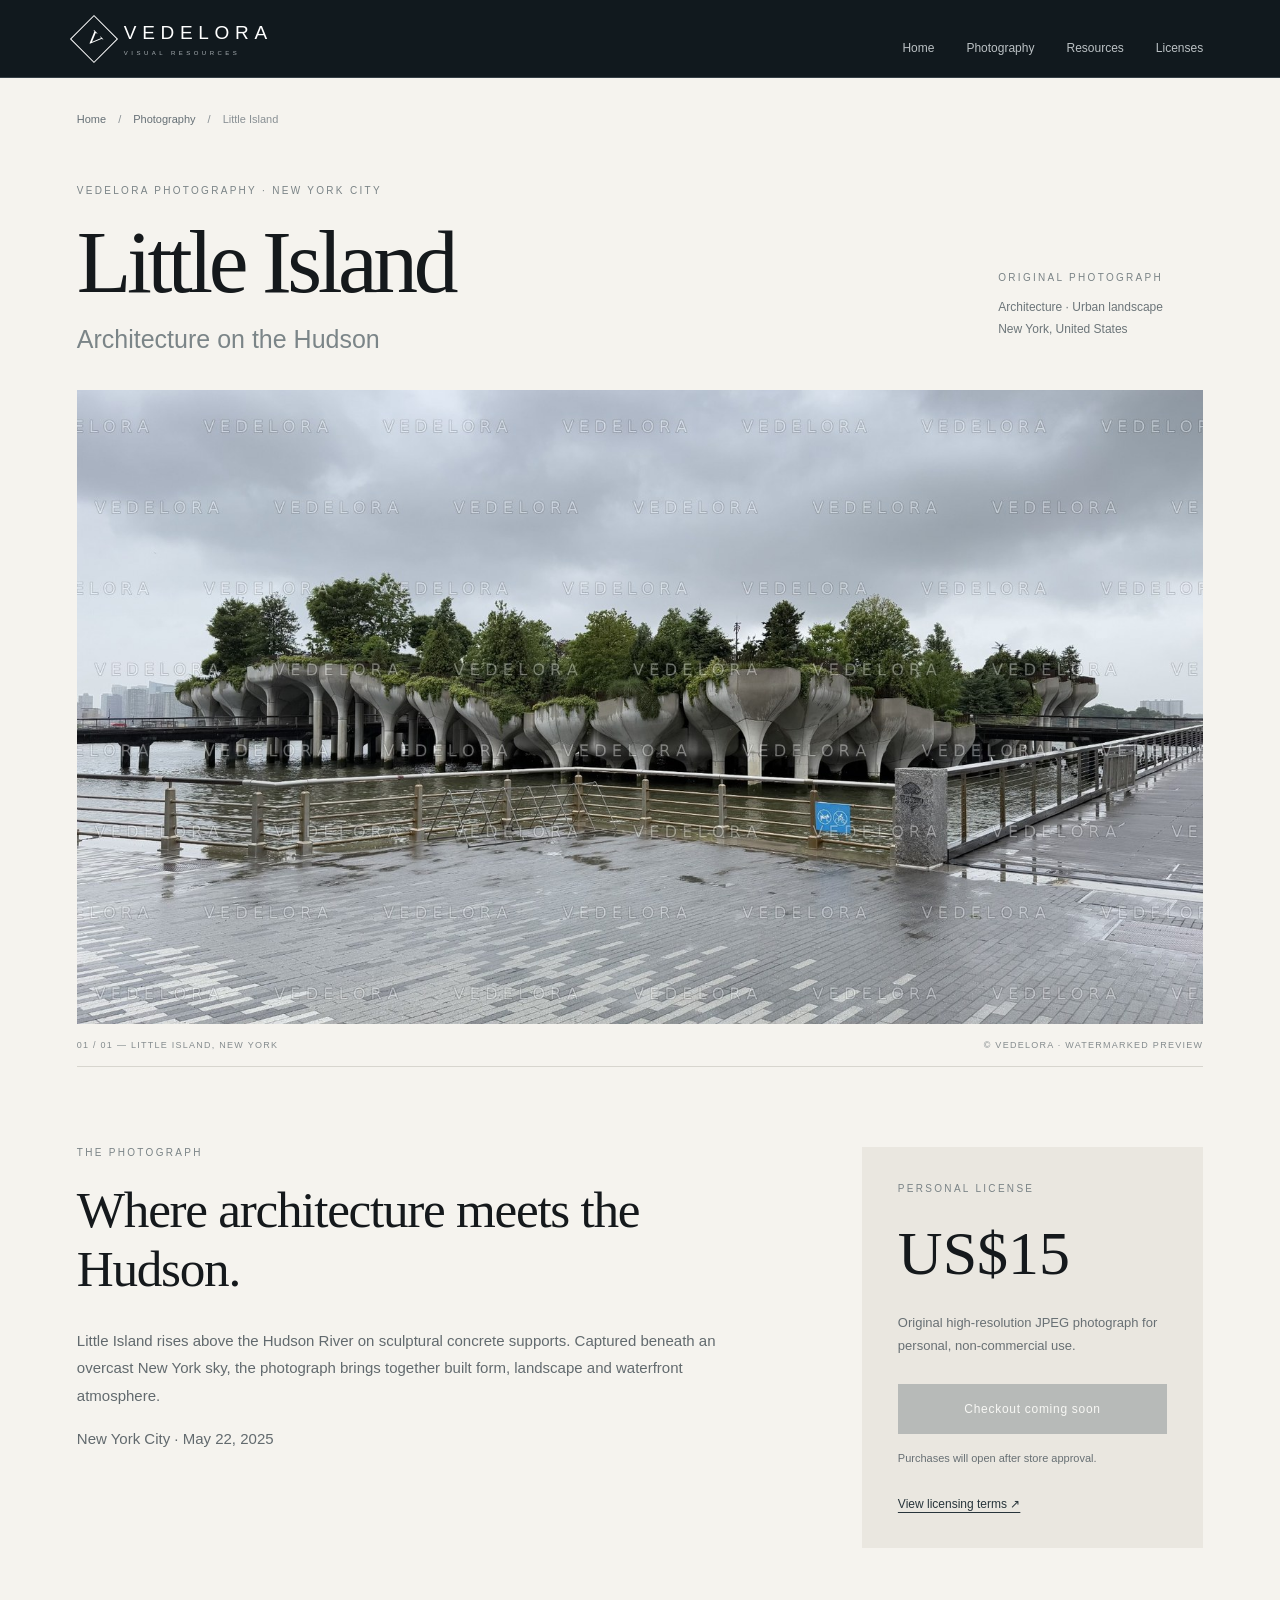
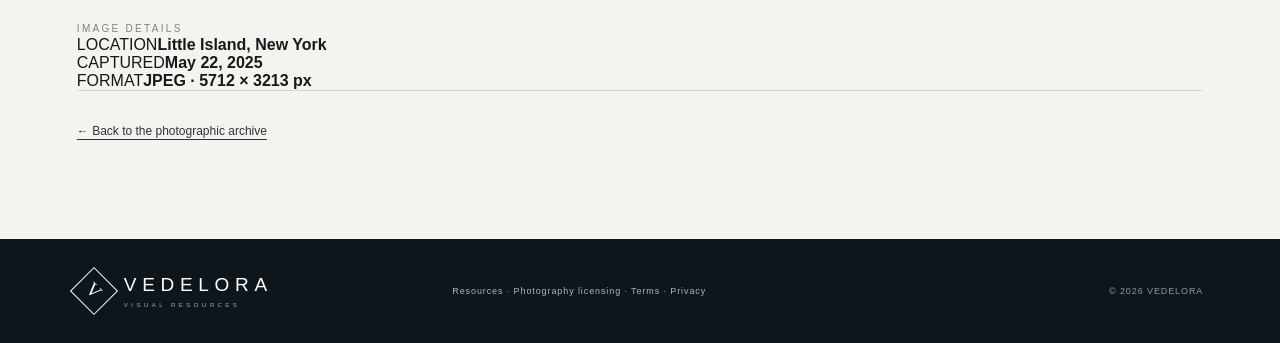
==== commit ef46d74c: "Simplify product description visual hierarchy and separate technical details" ====
--- a/little-island.html
+++ b/little-island.html
@@ -15,7 +15,7 @@
 <div class="product-breadcrumb"><a href="index.html">Home</a><span>/</span><a href="index.html#photos">Photography</a><span>/</span><span>Little Island</span></div>
 <section class="product-intro"><div><div class="product-eyebrow">VEDELORA PHOTOGRAPHY · NEW YORK CITY</div><h1>Little Island<span>Architecture on the Hudson</span></h1></div><div class="product-intro-aside"><span>ORIGINAL PHOTOGRAPH</span><p>Architecture · Urban landscape<br>New York, United States</p></div></section>
 <figure class="product-photo"><img src="little-island-preview.jpg.jpg" alt="Little Island's sculptural concrete supports and landscape on the Hudson River in New York City, VEDELORA watermarked photograph" width="5712" height="3213"><figcaption><span>01 / 01 — LITTLE ISLAND, NEW YORK</span><span>© VEDELORA · WATERMARKED PREVIEW</span></figcaption></figure>
-<section class="product-info"><div class="product-story"><div class="product-eyebrow">ABOUT THE PHOTOGRAPH</div><h2>Architecture, landscape and the waterfront.</h2><p>An original photograph of Little Island in New York City, capturing its sculptural concrete supports, greenery and waterfront setting beneath an overcast sky.</p><p>Photographed on May 22, 2025, this composition explores the relationship between built form, landscape and urban infrastructure.</p><div class="product-specs"><div><span>LOCATION</span><strong>New York City, USA</strong></div><div><span>DATE</span><strong>May 22, 2025</strong></div><div><span>ORIGINAL FILE</span><strong>JPEG · 5712 × 3213 px</strong></div><div><span>COLLECTION</span><strong>Architecture &amp; Cities</strong></div></div></div><aside class="product-purchase"><div class="product-eyebrow">DIGITAL PHOTOGRAPH · PERSONAL LICENSE</div><div class="product-price">US$15</div><p>High-resolution original photograph, delivered digitally once checkout becomes available.</p><div class="product-disabled" aria-label="Checkout not yet available">Checkout coming soon</div><p class="product-purchase-note">The store is awaiting payment activation. Purchases are not available yet.</p><a href="license.html">Read personal licensing terms ↗</a></aside></section>
+<section class="product-info product-info-refined"><div class="product-story"><div class="product-eyebrow">THE PHOTOGRAPH</div><h2>Where architecture meets the Hudson.</h2><p>Little Island rises above the Hudson River on sculptural concrete supports. Captured beneath an overcast New York sky, the photograph brings together built form, landscape and waterfront atmosphere.</p><p class="product-story-date">New York City · May 22, 2025</p></div><aside class="product-purchase"><div class="product-eyebrow">PERSONAL LICENSE</div><div class="product-price">US$15</div><p>Original high-resolution JPEG photograph for personal, non-commercial use.</p><div class="product-disabled" aria-label="Checkout not yet available">Checkout coming soon</div><p class="product-purchase-note">Purchases will open after store approval.</p><a href="license.html">View licensing terms ↗</a></aside></section><section class="product-technical"><span class="product-eyebrow">IMAGE DETAILS</span><div><span>LOCATION</span><strong>Little Island, New York</strong></div><div><span>CAPTURED</span><strong>May 22, 2025</strong></div><div><span>FORMAT</span><strong>JPEG · 5712 × 3213 px</strong></div></section>
 <div class="product-return"><a href="index.html#photos">← Back to the photographic archive</a></div>
 </main>
 <footer><div class="brand"><span class="mark">V</span><span class="word">VEDELORA<small>VISUAL RESOURCES</small></span></div><div><a href="resources.html">Resources</a> · <a href="license.html">Photography licensing</a> · <a href="terms.html">Terms</a> · <a href="privacy.html">Privacy</a></div><div>© 2026 VEDELORA</div></footer>
--- a/styles.css
+++ b/styles.css
@@ -25,3 +25,22 @@
 .resource-section{background:#ebe8e2}.resource-grid article{min-height:230px}
 @media(max-width:900px){.photo-grid{grid-template-columns:repeat(2,minmax(0,1fr))}.hero{min-height:590px}.section{padding-top:75px;padding-bottom:75px}}
 @media(max-width:580px){.photo-grid{grid-template-columns:1fr;gap:20px}.photo{aspect-ratio:4/3}.hero h1{font-size:56px}.categories{grid-template-columns:repeat(2,1fr)}.categories article{height:130px}.section-title h2{font-size:40px}}
+
+/* VEDELORA photography product editorial layout */
+.product-page{max-width:1500px;margin:auto;padding:0 6vw 100px}
+.product-breadcrumb{display:flex;align-items:center;gap:12px;padding:35px 0 60px;font-size:11px;color:#899094}.product-breadcrumb a{color:#667076;text-decoration:none}.product-breadcrumb a:hover{color:#141d21}
+.product-intro{display:flex;justify-content:space-between;gap:40px;align-items:end;margin-bottom:38px}
+.product-eyebrow,.product-intro-aside>span{font-size:10px;letter-spacing:.23em;color:#7a8386}
+.product-intro h1{font-family:Georgia,serif;font-size:clamp(60px,7vw,106px);font-weight:400;letter-spacing:-.05em;line-height:1.04;margin:19px 0 0}
+.product-intro h1 span{display:block;font-family:Arial,Helvetica,sans-serif;font-size:clamp(17px,2vw,25px);font-weight:400;letter-spacing:0;color:#7b8588;margin-top:18px}
+.product-intro-aside{min-width:205px}.product-intro-aside p{font-size:12px;line-height:1.8;color:#6c7579}
+.product-photo{margin:0}.product-photo img{display:block;width:100%;height:auto;aspect-ratio:16/9;object-fit:contain;background:#e8e6e0}.product-photo figcaption{display:flex;justify-content:space-between;gap:15px;padding:16px 0;font-size:9px;letter-spacing:.14em;color:#858c8e;border-bottom:1px solid #d7d5ce}
+.product-info{display:grid;grid-template-columns:minmax(0,1.5fr) minmax(290px,.75fr);gap:clamp(45px,8vw,150px);padding:80px 0 70px}
+.product-story h2{font-family:Georgia,serif;font-weight:400;font-size:clamp(34px,4vw,54px);line-height:1.15;letter-spacing:-.025em;max-width:670px;margin:23px 0 28px}
+.product-story>p{font-size:15px;line-height:1.85;color:#626a6e;max-width:660px}
+.product-specs{display:grid;grid-template-columns:1fr 1fr;gap:26px;margin-top:50px;padding-top:28px;border-top:1px solid #d7d5ce}
+.product-specs div{display:flex;flex-direction:column;gap:10px}.product-specs span{font-size:9px;letter-spacing:.16em;color:#8c9295}.product-specs strong{font-size:12px;font-weight:400;color:#333d41}
+.product-purchase{align-self:start;background:#eae7e0;padding:36px}.product-price{font-family:Georgia,serif;font-size:62px;line-height:1.2;margin:22px 0}.product-purchase>p{font-size:13px;line-height:1.75;color:#687074}.product-disabled{background:#b7bab8;color:#f7f7f4;padding:18px;text-align:center;font-size:12px;letter-spacing:.06em;cursor:not-allowed;margin-top:26px}.product-purchase .product-purchase-note{font-size:11px;margin:15px 0 26px}.product-purchase a,.product-return a{color:#28353b;font-size:12px;text-underline-offset:4px}
+.product-return{border-top:1px solid #d7d5ce;padding-top:30px}
+@media(max-width:850px){.product-intro-aside{display:none}.product-info{grid-template-columns:1fr;gap:35px;padding-top:55px}.product-purchase{max-width:500px}.product-breadcrumb{padding-bottom:40px}}
+@media(max-width:560px){.product-page{padding:0 6vw 65px}.product-intro h1{font-size:58px}.product-photo figcaption{flex-direction:column;gap:6px}.product-info{padding-top:45px}.product-specs{gap:22px}.product-purchase{padding:26px}}
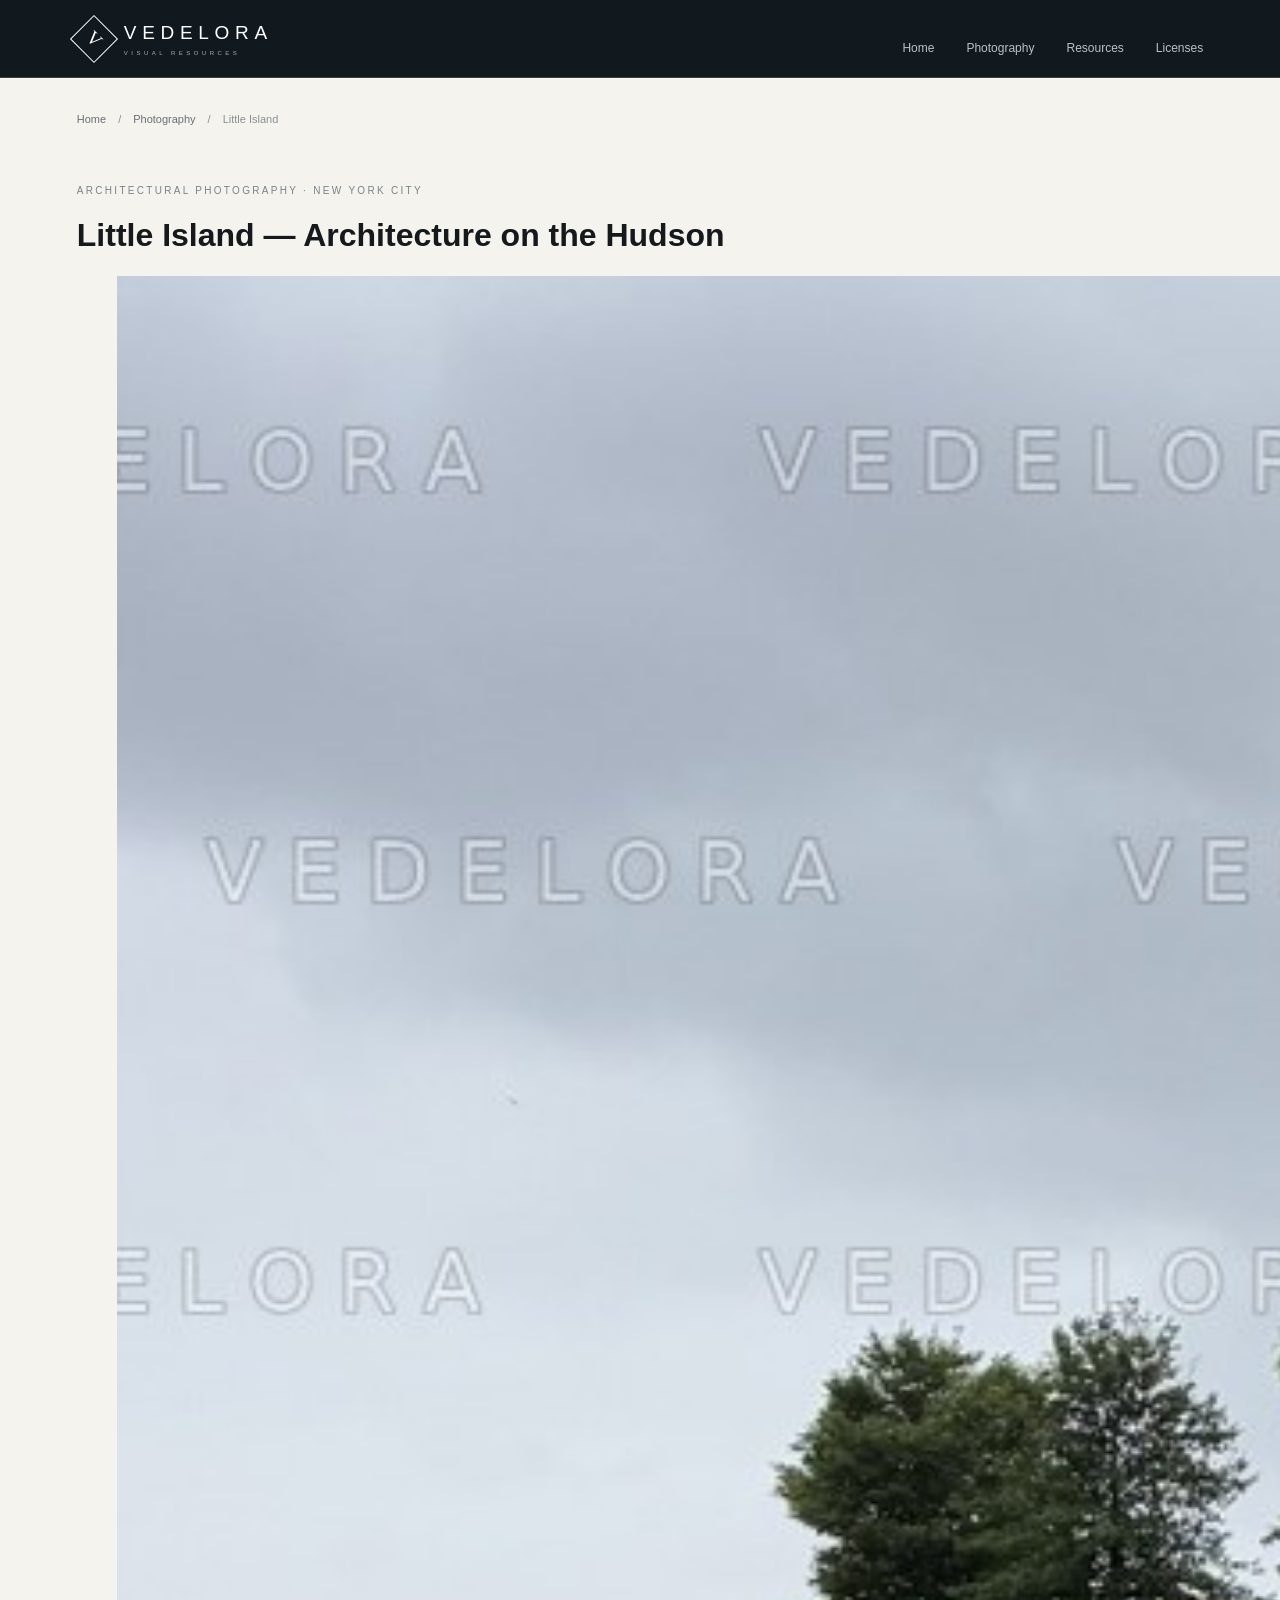
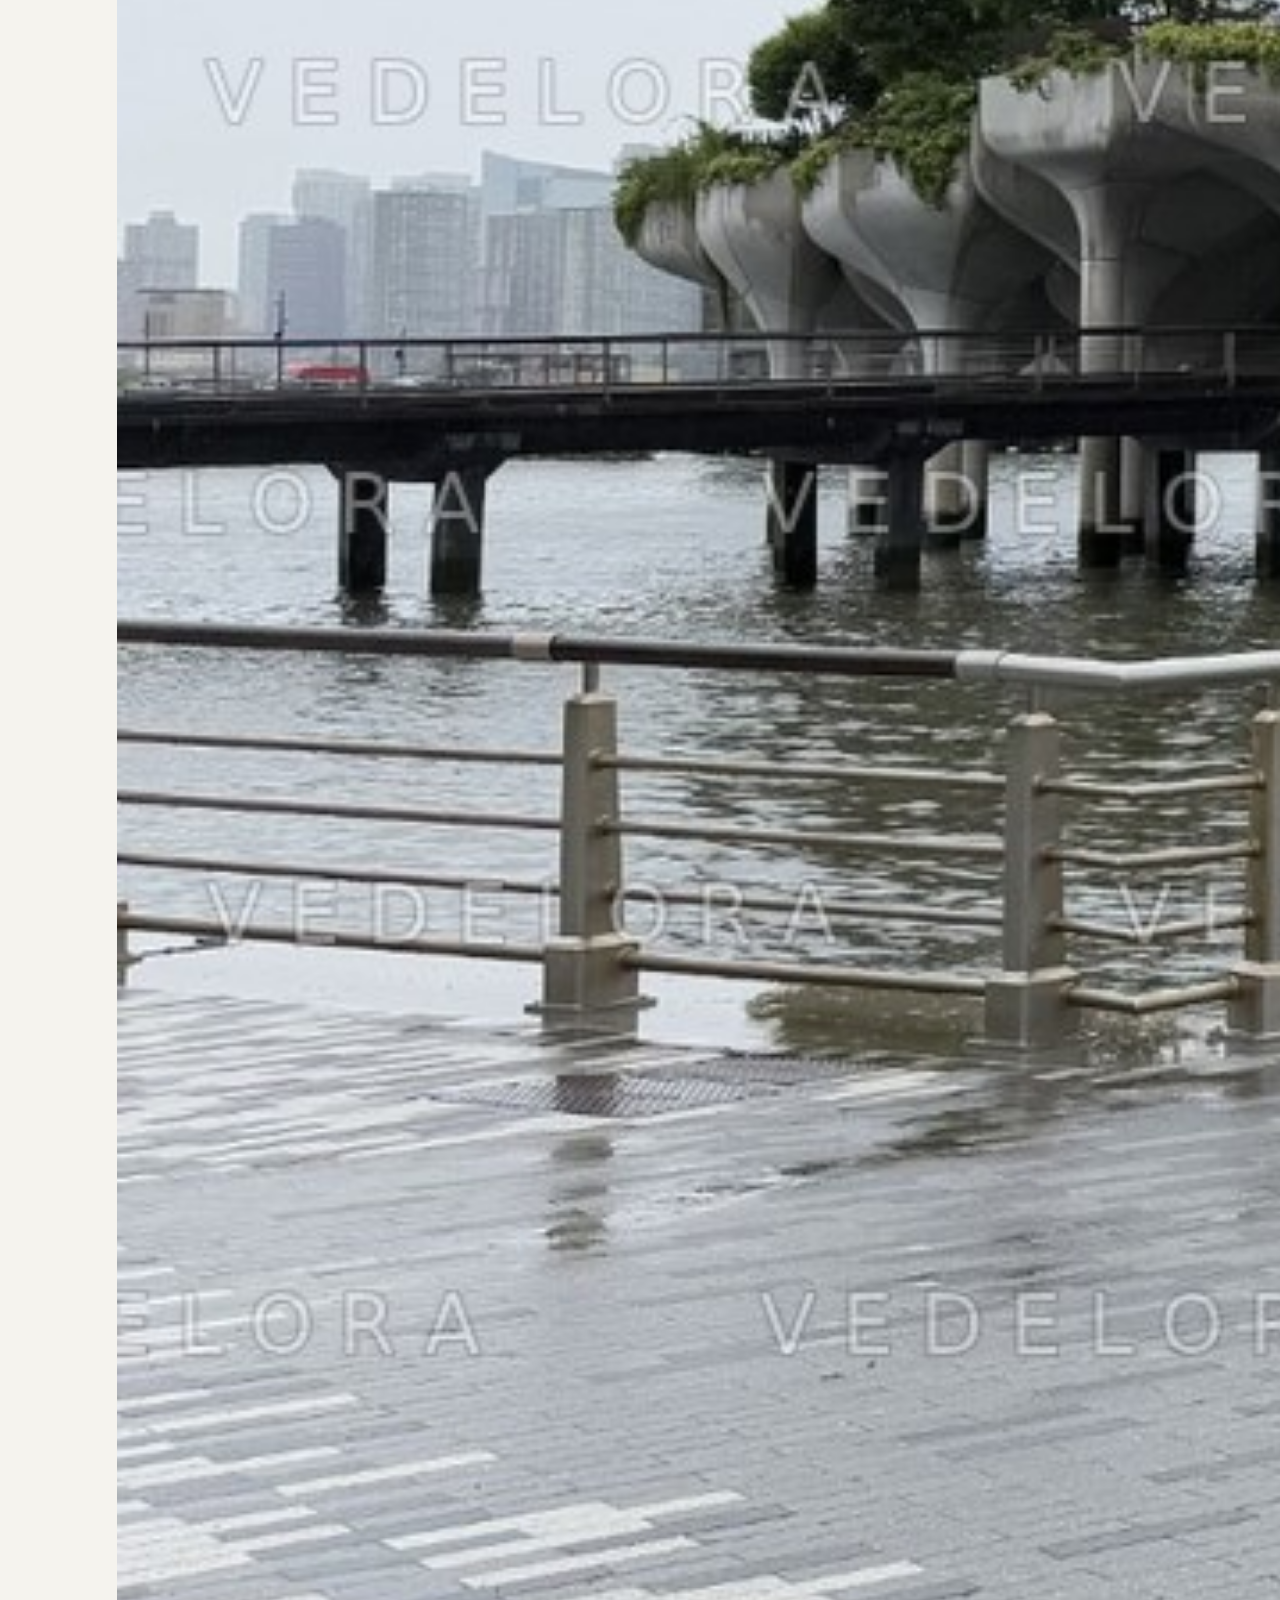
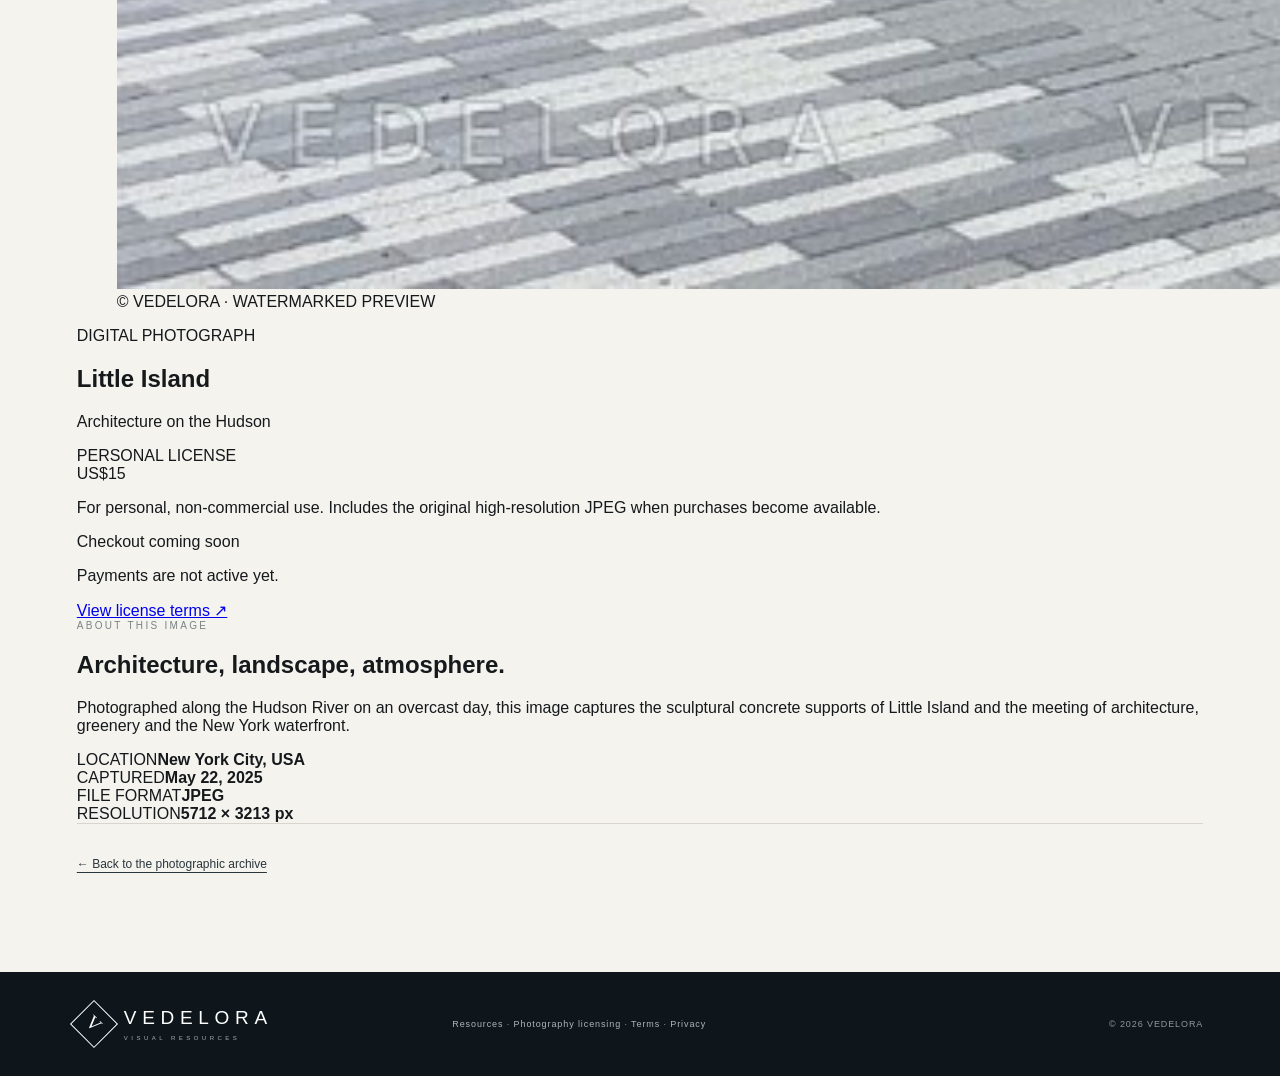
==== commit eea5dd78: "Rebuild Little Island asset detail with photo and licensing sidebar" ====
--- a/little-island.html
+++ b/little-island.html
@@ -11,11 +11,14 @@
 </head>
 <body>
 <header class="nav"><a class="brand" href="index.html"><span class="mark">V</span><span class="word">VEDELORA<small>VISUAL RESOURCES</small></span></a><nav><a href="index.html">Home</a><a href="index.html#photos">Photography</a><a href="resources.html">Resources</a><a href="license.html">Licenses</a></nav></header>
-<main class="product-page">
-<div class="product-breadcrumb"><a href="index.html">Home</a><span>/</span><a href="index.html#photos">Photography</a><span>/</span><span>Little Island</span></div>
-<section class="product-intro"><div><div class="product-eyebrow">VEDELORA PHOTOGRAPHY · NEW YORK CITY</div><h1>Little Island<span>Architecture on the Hudson</span></h1></div><div class="product-intro-aside"><span>ORIGINAL PHOTOGRAPH</span><p>Architecture · Urban landscape<br>New York, United States</p></div></section>
-<figure class="product-photo"><img src="little-island-preview.jpg.jpg" alt="Little Island's sculptural concrete supports and landscape on the Hudson River in New York City, VEDELORA watermarked photograph" width="5712" height="3213"><figcaption><span>01 / 01 — LITTLE ISLAND, NEW YORK</span><span>© VEDELORA · WATERMARKED PREVIEW</span></figcaption></figure>
-<section class="product-info product-info-refined"><div class="product-story"><div class="product-eyebrow">THE PHOTOGRAPH</div><h2>Where architecture meets the Hudson.</h2><p>Little Island rises above the Hudson River on sculptural concrete supports. Captured beneath an overcast New York sky, the photograph brings together built form, landscape and waterfront atmosphere.</p><p class="product-story-date">New York City · May 22, 2025</p></div><aside class="product-purchase"><div class="product-eyebrow">PERSONAL LICENSE</div><div class="product-price">US$15</div><p>Original high-resolution JPEG photograph for personal, non-commercial use.</p><div class="product-disabled" aria-label="Checkout not yet available">Checkout coming soon</div><p class="product-purchase-note">Purchases will open after store approval.</p><a href="license.html">View licensing terms ↗</a></aside></section><section class="product-technical"><span class="product-eyebrow">IMAGE DETAILS</span><div><span>LOCATION</span><strong>Little Island, New York</strong></div><div><span>CAPTURED</span><strong>May 22, 2025</strong></div><div><span>FORMAT</span><strong>JPEG · 5712 × 3213 px</strong></div></section>
+<main class="product-page asset-page">
+<nav class="product-breadcrumb" aria-label="Breadcrumb"><a href="index.html">Home</a><span>/</span><a href="index.html#photos">Photography</a><span>/</span><span>Little Island</span></nav>
+<div class="asset-heading"><div class="product-eyebrow">ARCHITECTURAL PHOTOGRAPHY · NEW YORK CITY</div><h1>Little Island <span>— Architecture on the Hudson</span></h1></div>
+<section class="asset-main">
+<figure class="asset-image"><img src="little-island-preview.jpg.jpg" alt="Little Island, New York City, with its sculptural concrete supports and trees along the Hudson River — watermarked VEDELORA preview" width="5712" height="3213"><figcaption>© VEDELORA · WATERMARKED PREVIEW</figcaption></figure>
+<aside class="asset-sidebar"><div class="asset-label">DIGITAL PHOTOGRAPH</div><h2>Little Island</h2><p class="asset-subtitle">Architecture on the Hudson</p><div class="asset-rule"></div><div class="asset-label">PERSONAL LICENSE</div><div class="asset-price">US$15</div><p class="asset-usage">For personal, non-commercial use. Includes the original high-resolution JPEG when purchases become available.</p><div class="asset-unavailable" aria-disabled="true">Checkout coming soon</div><p class="asset-notice">Payments are not active yet.</p><a href="license.html" class="asset-license">View license terms ↗</a></aside>
+</section>
+<section class="asset-lower"><div class="asset-description"><div class="product-eyebrow">ABOUT THIS IMAGE</div><h2>Architecture, landscape, atmosphere.</h2><p>Photographed along the Hudson River on an overcast day, this image captures the sculptural concrete supports of Little Island and the meeting of architecture, greenery and the New York waterfront.</p></div><div class="asset-metadata"><div><span>LOCATION</span><strong>New York City, USA</strong></div><div><span>CAPTURED</span><strong>May 22, 2025</strong></div><div><span>FILE FORMAT</span><strong>JPEG</strong></div><div><span>RESOLUTION</span><strong>5712 × 3213 px</strong></div></div></section>
 <div class="product-return"><a href="index.html#photos">← Back to the photographic archive</a></div>
 </main>
 <footer><div class="brand"><span class="mark">V</span><span class="word">VEDELORA<small>VISUAL RESOURCES</small></span></div><div><a href="resources.html">Resources</a> · <a href="license.html">Photography licensing</a> · <a href="terms.html">Terms</a> · <a href="privacy.html">Privacy</a></div><div>© 2026 VEDELORA</div></footer>
--- a/styles.css
+++ b/styles.css
@@ -44,3 +44,16 @@
 .product-return{border-top:1px solid #d7d5ce;padding-top:30px}
 @media(max-width:850px){.product-intro-aside{display:none}.product-info{grid-template-columns:1fr;gap:35px;padding-top:55px}.product-purchase{max-width:500px}.product-breadcrumb{padding-bottom:40px}}
 @media(max-width:560px){.product-page{padding:0 6vw 65px}.product-intro h1{font-size:58px}.product-photo figcaption{flex-direction:column;gap:6px}.product-info{padding-top:45px}.product-specs{gap:22px}.product-purchase{padding:26px}}
+
+/* Refined image description hierarchy */
+.product-info-refined{grid-template-columns:minmax(0,1.6fr) minmax(290px,.72fr);align-items:start;gap:clamp(45px,7vw,120px);padding:65px 0 58px}
+.product-info-refined .product-story h2{font-size:clamp(32px,3.5vw,49px);max-width:620px;margin:18px 0 24px}
+.product-info-refined .product-story>p{max-width:610px;line-height:1.85}
+.product-info-refined .product-story-date{font-size:12px;color:#858c8e;margin-top:26px}
+.product-info-refined .product-purchase{background:transparent;border:1px solid #d4d1ca;padding:30px}
+.product-info-refined .product-price{font-size:52px;margin:16px 0}
+.product-info-refined .product-purchase>p{font-size:12px}
+.product-technical{display:grid;grid-template-columns:1.15fr repeat(3,1fr);gap:25px;align-items:start;border-top:1px solid #d7d5ce;padding:27px 0 55px}
+.product-technical>div{display:flex;flex-direction:column;gap:9px}.product-technical>div span{font-size:9px;letter-spacing:.14em;color:#92989a}.product-technical strong{font-size:12px;font-weight:400;color:#3d4649}
+@media(max-width:850px){.product-info-refined{grid-template-columns:1fr;gap:34px}.product-technical{grid-template-columns:1fr 1fr;gap:25px}}
+@media(max-width:520px){.product-technical{grid-template-columns:1fr 1fr}.product-info-refined .product-purchase{padding:24px}}
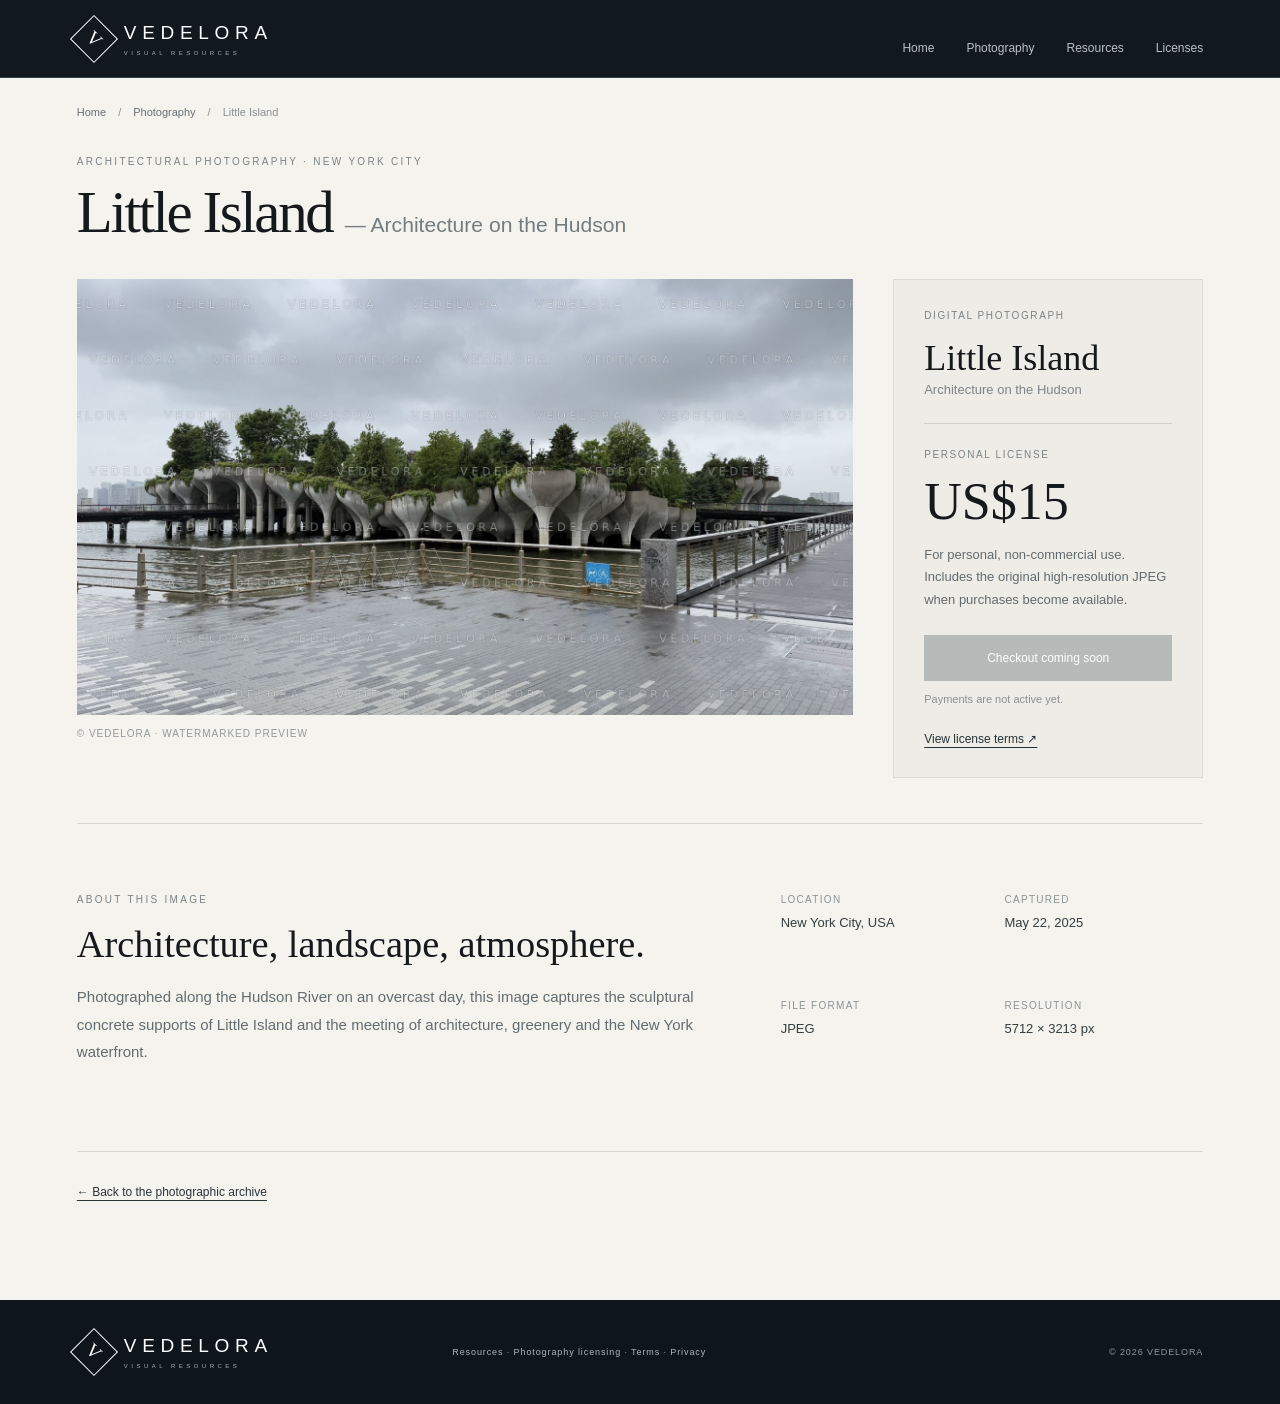
==== commit 4dd71afa: "Bust CSS cache for updated Little Island layout" ====
--- a/little-island.html
+++ b/little-island.html
@@ -7,7 +7,7 @@
 <meta property="og:title" content="Little Island — Architecture on the Hudson | VEDELORA">
 <meta property="og:description" content="An original architectural photograph of Little Island, New York City.">
 <meta property="og:image" content="https://vedelora.com/little-island-preview.jpg.jpg">
-<link rel="stylesheet" href="styles.css">
+<link rel="stylesheet" href="styles.css?v=20261010-asset5">
 </head>
 <body>
 <header class="nav"><a class="brand" href="index.html"><span class="mark">V</span><span class="word">VEDELORA<small>VISUAL RESOURCES</small></span></a><nav><a href="index.html">Home</a><a href="index.html#photos">Photography</a><a href="resources.html">Resources</a><a href="license.html">Licenses</a></nav></header>
--- a/styles.css
+++ b/styles.css
@@ -57,3 +57,34 @@
 .product-technical>div{display:flex;flex-direction:column;gap:9px}.product-technical>div span{font-size:9px;letter-spacing:.14em;color:#92989a}.product-technical strong{font-size:12px;font-weight:400;color:#3d4649}
 @media(max-width:850px){.product-info-refined{grid-template-columns:1fr;gap:34px}.product-technical{grid-template-columns:1fr 1fr;gap:25px}}
 @media(max-width:520px){.product-technical{grid-template-columns:1fr 1fr}.product-info-refined .product-purchase{padding:24px}}
+
+/* Asset-detail layout inspired by established photography marketplaces */
+.asset-page{max-width:1600px;padding-bottom:100px}
+.asset-page .product-breadcrumb{padding:28px 0 38px}
+.asset-heading{margin-bottom:32px}
+.asset-heading h1{font-family:Georgia,serif;font-weight:400;font-size:clamp(36px,4.6vw,68px);letter-spacing:-.04em;line-height:1.15;margin:12px 0}
+.asset-heading h1 span{font-family:Arial,Helvetica,sans-serif;font-size:clamp(16px,1.65vw,22px);letter-spacing:0;color:#737c7f;white-space:normal}
+.asset-main{display:grid;grid-template-columns:minmax(0,1fr) 310px;gap:40px;align-items:start}
+.asset-image{margin:0;min-width:0}
+.asset-image img{display:block;width:100%;height:auto;object-fit:contain;background:#e7e5df}
+.asset-image figcaption{font-size:10px;letter-spacing:.1em;color:#92999b;padding:13px 0}
+.asset-sidebar{padding:30px;background:#eeece6;border:1px solid #dedbd4}
+.asset-label{font-size:10px;letter-spacing:.16em;color:#7b8385}
+.asset-sidebar h2{font-family:Georgia,serif;font-size:36px;font-weight:400;margin:16px 0 3px}
+.asset-subtitle{font-size:13px;color:#7d8588;margin:0 0 26px}
+.asset-rule{border-top:1px solid #d4d1ca;margin-bottom:25px}
+.asset-price{font-family:Georgia,serif;font-size:52px;margin:12px 0 8px}
+.asset-usage{font-size:13px;line-height:1.75;color:#626b6e}
+.asset-unavailable{padding:16px;background:#b6bab8;color:white;text-align:center;font-size:12px;margin-top:23px;cursor:not-allowed}
+.asset-notice{font-size:11px;color:#8a9091;margin:12px 0 24px}
+.asset-license{font-size:12px;color:#263238;text-underline-offset:4px}
+.asset-lower{display:grid;grid-template-columns:minmax(0,1.2fr) minmax(250px,.8fr);gap:70px;padding:70px 0;border-top:1px solid #d7d5ce;margin-top:45px}
+.asset-description h2{font-family:Georgia,serif;font-weight:400;font-size:clamp(28px,3vw,43px);margin:17px 0}
+.asset-description p{font-size:15px;line-height:1.85;color:#636c70;max-width:640px}
+.asset-metadata{display:grid;grid-template-columns:1fr 1fr;gap:25px}
+.asset-metadata div{display:flex;flex-direction:column;gap:10px}
+.asset-metadata span{font-size:10px;letter-spacing:.13em;color:#8c9496}
+.asset-metadata strong{font-size:13px;font-weight:400;color:#343e42}
+@media(max-width:1000px){.asset-main{grid-template-columns:minmax(0,1fr) 270px;gap:24px}.asset-sidebar{padding:24px}.asset-lower{gap:35px}}
+@media(max-width:750px){.asset-main{grid-template-columns:1fr}.asset-sidebar{max-width:none}.asset-lower{grid-template-columns:1fr;gap:28px;padding:50px 0}.asset-heading h1 span{display:block;margin-top:8px}.asset-page .product-breadcrumb{padding-bottom:26px}}
+@media(max-width:450px){.asset-sidebar{padding:24px}.asset-metadata{gap:22px}.asset-page{padding-bottom:60px}}
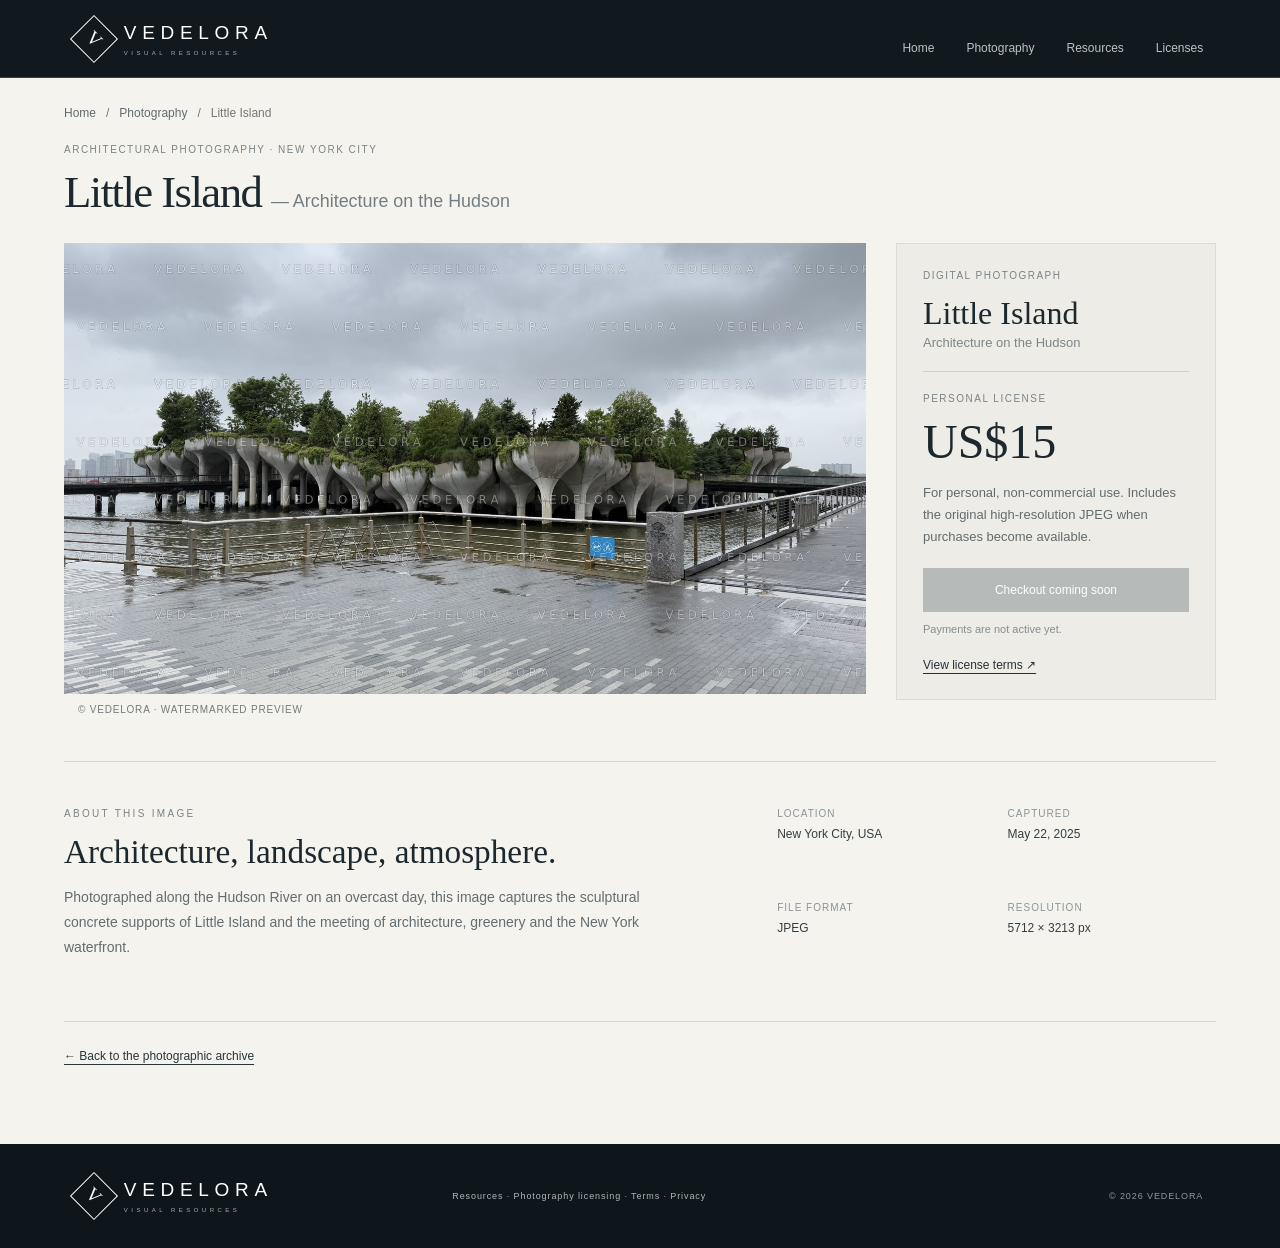
==== commit dc78ce0e: "Fix oversized product image and guarantee product layout styles load" ====
--- a/little-island.html
+++ b/little-island.html
@@ -8,7 +8,39 @@
 <meta property="og:description" content="An original architectural photograph of Little Island, New York City.">
 <meta property="og:image" content="https://vedelora.com/little-island-preview.jpg.jpg">
 <link rel="stylesheet" href="styles.css?v=20261010-asset5">
-</head>
+<style>
+/* Product layout self-contained to avoid stylesheet deployment/cache mismatches */
+.asset-page{max-width:1400px;margin:0 auto;padding:0 5vw 80px;color:#1c282d}
+.asset-page .product-breadcrumb{display:flex;gap:10px;align-items:center;padding:28px 0 24px;font-size:12px;color:#777}
+.asset-page .product-breadcrumb a{color:#626b70;text-decoration:none}
+.asset-heading{margin-bottom:24px}.asset-heading .product-eyebrow,.asset-label{font-size:10px;letter-spacing:.15em;color:#7b8385}
+.asset-heading h1{font-family:Georgia,serif;font-weight:400;font-size:clamp(34px,3.5vw,54px);letter-spacing:-.035em;line-height:1.16;margin:12px 0}
+.asset-heading h1 span{font-family:Arial,Helvetica,sans-serif;font-size:clamp(16px,1.4vw,20px);font-weight:400;letter-spacing:0;color:#747e82}
+.asset-main{display:grid;grid-template-columns:minmax(0,1fr) 320px;gap:30px;align-items:start}
+.asset-image{margin:0;min-width:0;display:flex;flex-direction:column;align-items:center;background:#e8e6e1}
+.asset-image img{display:block;width:100%;height:auto;max-height:510px;object-fit:contain}
+.asset-image figcaption{align-self:stretch;padding:10px 14px;font-size:10px;letter-spacing:.08em;color:#737b7e;background:#f5f3ee}
+.asset-sidebar{box-sizing:border-box;background:#eeece6;border:1px solid #dedbd4;padding:26px}
+.asset-sidebar h2{font-family:Georgia,serif;font-size:32px;font-weight:400;margin:14px 0 3px}
+.asset-subtitle{font-size:13px;color:#7d8588;margin:0 0 21px}
+.asset-rule{border-top:1px solid #d4d1ca;margin-bottom:21px}
+.asset-price{font-family:Georgia,serif;font-size:48px;margin:10px 0}
+.asset-usage{font-size:13px;line-height:1.7;color:#626b6e}
+.asset-unavailable{padding:15px;background:#b6bab8;color:white;text-align:center;font-size:12px;margin-top:20px;cursor:not-allowed}
+.asset-notice{font-size:11px;color:#858d90;margin:11px 0 20px}
+.asset-license{font-size:12px;color:#263238;text-underline-offset:4px}
+.asset-lower{display:grid;grid-template-columns:minmax(0,1.2fr) minmax(250px,.8fr);gap:55px;border-top:1px solid #d7d5ce;margin-top:36px;padding:46px 0}
+.asset-description h2{font-family:Georgia,serif;font-size:clamp(27px,2.6vw,38px);font-weight:400;margin:14px 0}
+.asset-description p{font-size:14px;line-height:1.8;color:#636c70;max-width:620px}
+.asset-metadata{display:grid;grid-template-columns:1fr 1fr;gap:22px}
+.asset-metadata div{display:flex;flex-direction:column;gap:8px}
+.asset-metadata span{font-size:10px;letter-spacing:.1em;color:#8c9496}
+.asset-metadata strong{font-size:12px;font-weight:400;color:#343e42}
+.asset-page .product-return{border-top:1px solid #d7d5ce;padding-top:24px}
+.asset-page .product-return a{font-size:12px;color:#28353b}
+@media(max-width:800px){.asset-main{grid-template-columns:minmax(0,1fr) 260px;gap:18px}.asset-sidebar{padding:20px}.asset-image img{max-height:440px}}
+@media(max-width:680px){.asset-main{grid-template-columns:1fr}.asset-image img{max-height:420px}.asset-heading h1 span{display:block;margin-top:7px}.asset-lower{grid-template-columns:1fr;gap:24px}.asset-sidebar{max-width:none}}
+</style></head>
 <body>
 <header class="nav"><a class="brand" href="index.html"><span class="mark">V</span><span class="word">VEDELORA<small>VISUAL RESOURCES</small></span></a><nav><a href="index.html">Home</a><a href="index.html#photos">Photography</a><a href="resources.html">Resources</a><a href="license.html">Licenses</a></nav></header>
 <main class="product-page asset-page">
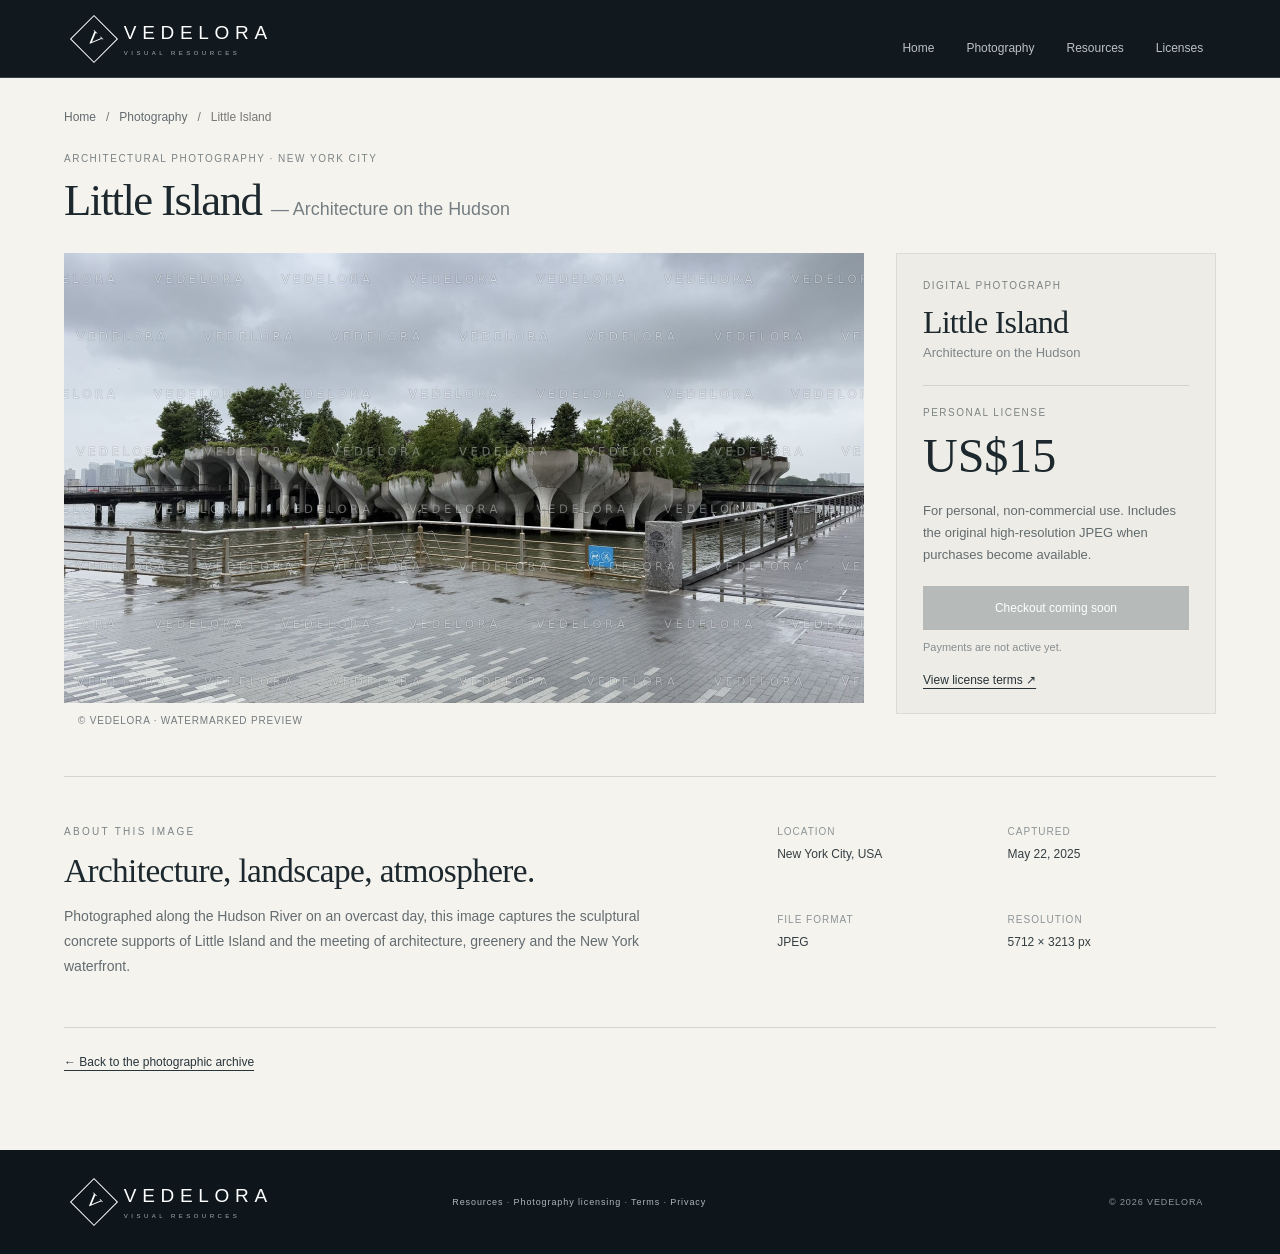
==== commit 237552d5: "Polish Little Island typography and spacing without changing approved layout" ====
--- a/little-island.html
+++ b/little-island.html
@@ -40,6 +40,26 @@
 .asset-page .product-return a{font-size:12px;color:#28353b}
 @media(max-width:800px){.asset-main{grid-template-columns:minmax(0,1fr) 260px;gap:18px}.asset-sidebar{padding:20px}.asset-image img{max-height:440px}}
 @media(max-width:680px){.asset-main{grid-template-columns:1fr}.asset-image img{max-height:420px}.asset-heading h1 span{display:block;margin-top:7px}.asset-lower{grid-template-columns:1fr;gap:24px}.asset-sidebar{max-width:none}}
+
+/* Final detail polish: typography, alignment, and spacing only */
+.asset-page .product-breadcrumb{padding-top:30px;padding-bottom:27px;line-height:1.5}
+.asset-heading{margin-bottom:27px}
+.asset-heading h1{margin:11px 0 0;line-height:1.13}
+.asset-heading h1 span{vertical-align:baseline}
+.asset-main{gap:32px}
+.asset-image figcaption{box-sizing:border-box;line-height:1.5}
+.asset-sidebar{display:flex;flex-direction:column;align-items:stretch}
+.asset-sidebar h2{line-height:1.12;letter-spacing:-.025em}
+.asset-subtitle{line-height:1.55}
+.asset-price{line-height:1.15}
+.asset-usage{margin:7px 0 0}
+.asset-license{display:inline-block;align-self:flex-start}
+.asset-lower{margin-top:38px;padding-top:49px;padding-bottom:48px}
+.asset-description h2{line-height:1.18;letter-spacing:-.018em}
+.asset-description p{margin-bottom:0}
+.asset-metadata strong{line-height:1.5}
+@media(max-width:800px){.asset-main{gap:22px}}
+@media(max-width:680px){.asset-heading{margin-bottom:22px}.asset-lower{margin-top:26px;padding:38px 0}.asset-main{gap:24px}}
 </style></head>
 <body>
 <header class="nav"><a class="brand" href="index.html"><span class="mark">V</span><span class="word">VEDELORA<small>VISUAL RESOURCES</small></span></a><nav><a href="index.html">Home</a><a href="index.html#photos">Photography</a><a href="resources.html">Resources</a><a href="license.html">Licenses</a></nav></header>
